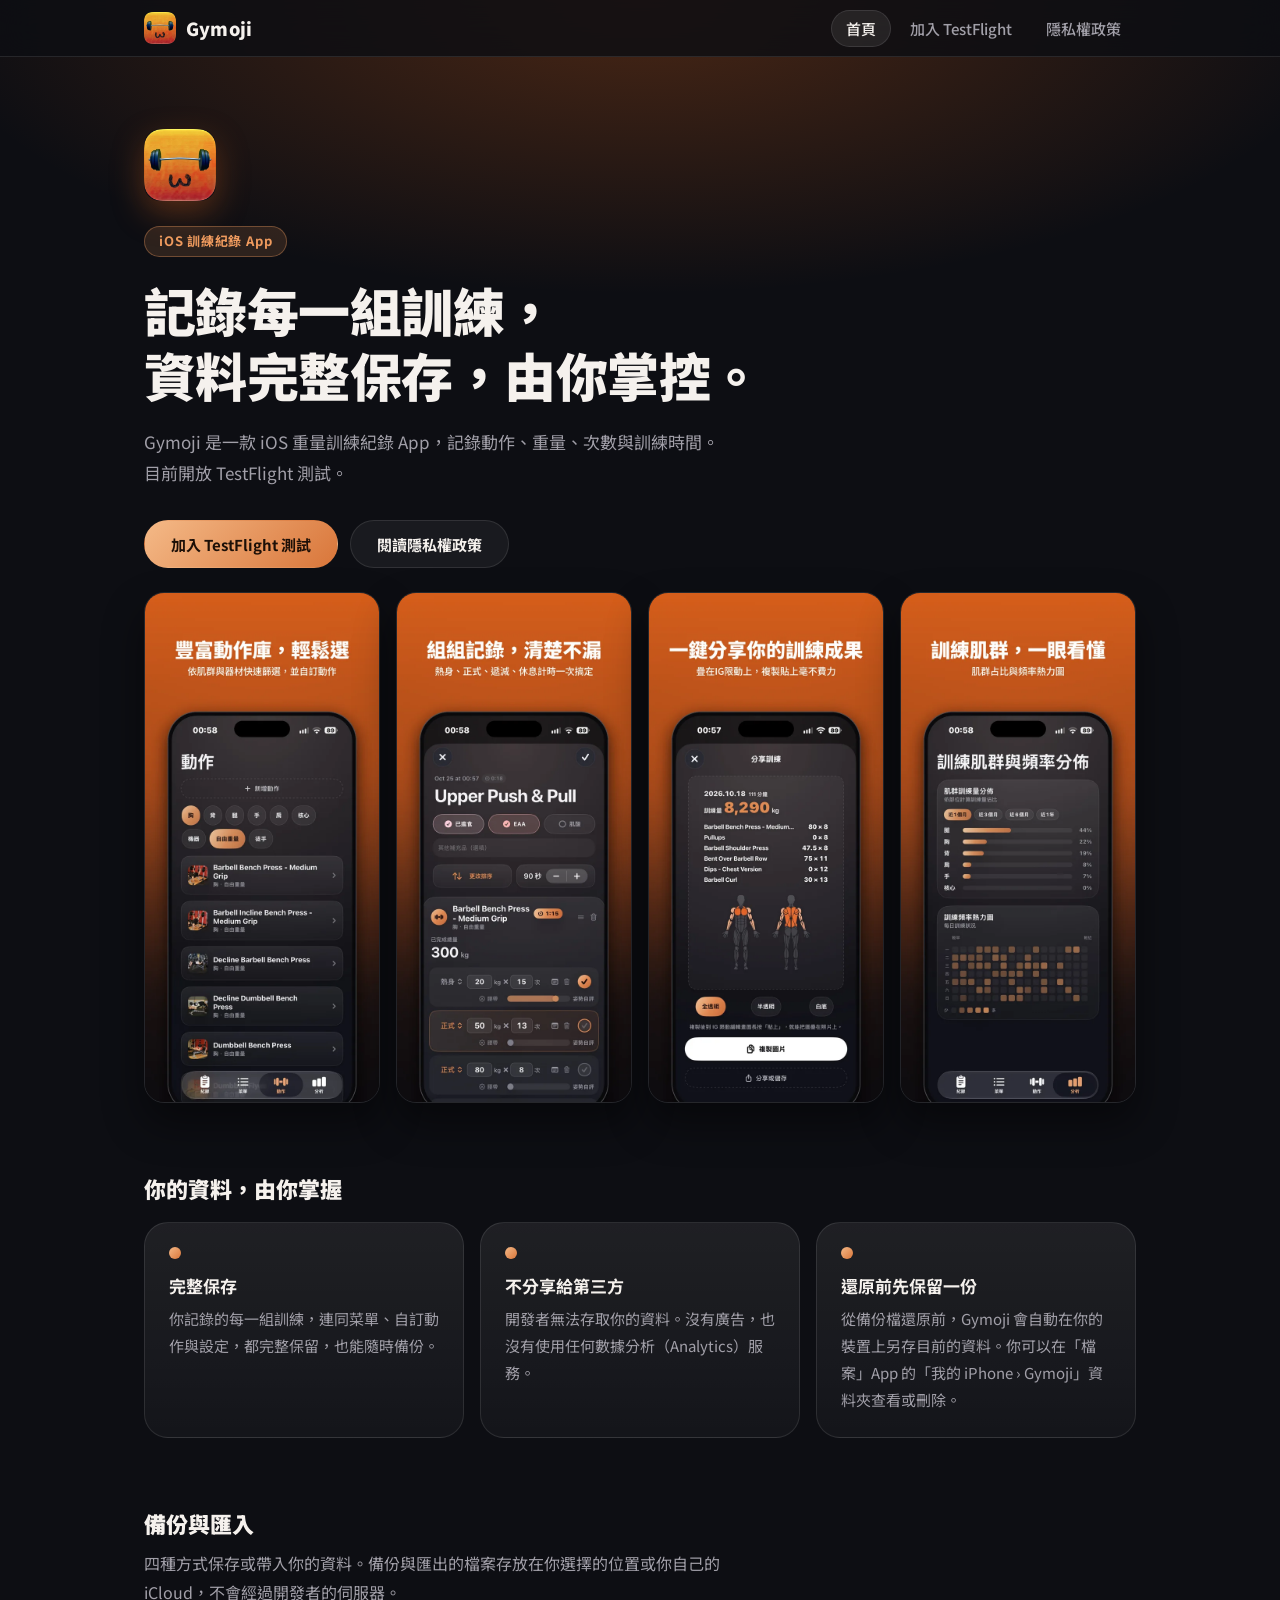
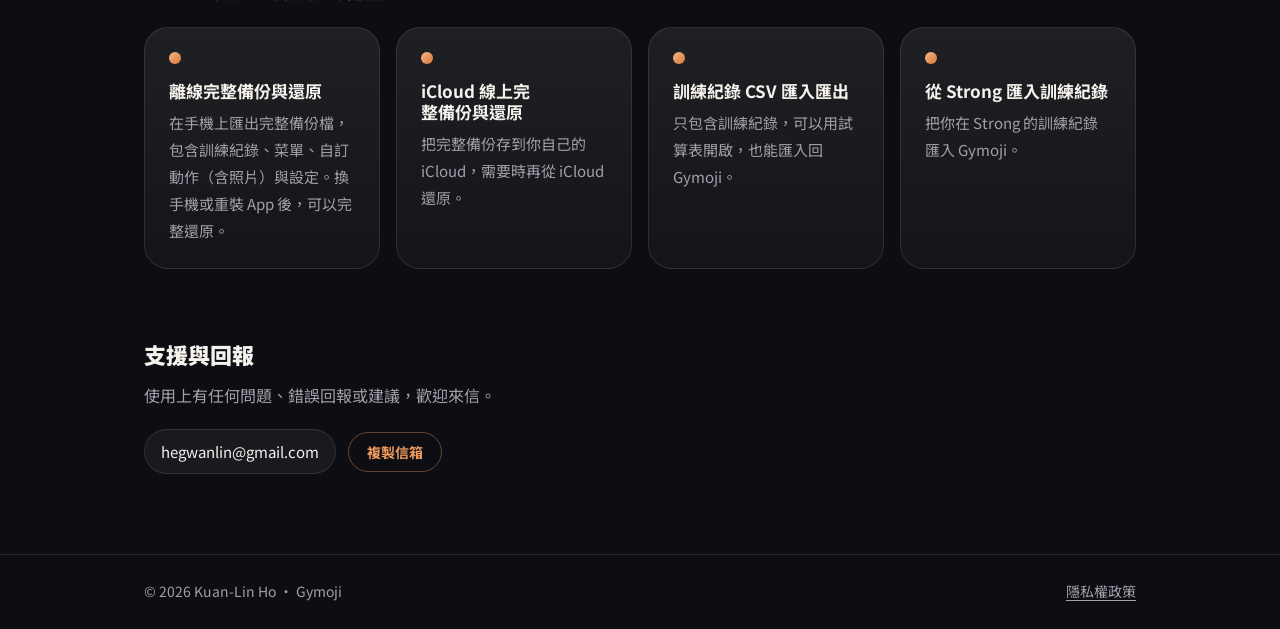
==== index.html @ 33547eda "Add social preview image, rename site title to "Gymoji" LINE showed the small icon letterboxed with " ====
<!doctype html>
<html lang="zh-Hant">
<head>
<meta charset="utf-8">
<meta name="viewport" content="width=device-width, initial-scale=1, viewport-fit=cover">
<title>Gymoji</title>
<meta name="description" content="Gymoji 是一款 iOS 重量訓練紀錄 App。訓練資料完整保存、由你掌控，並可備份、匯出與匯入。">
<meta property="og:type" content="website">
<meta property="og:site_name" content="Gymoji">
<meta property="og:title" content="Gymoji">
<meta property="og:description" content="Gymoji 是一款 iOS 重量訓練紀錄 App。訓練資料完整保存、由你掌控，並可備份、匯出與匯入。">
<meta property="og:url" content="https://hegwanlin.github.io/gymoji/">
<meta property="og:image" content="https://hegwanlin.github.io/gymoji/assets/og-image.png">
<meta property="og:image:width" content="1200">
<meta property="og:image:height" content="630">
<meta name="twitter:card" content="summary_large_image">
<meta name="theme-color" content="#0D0E13">
<link rel="icon" type="image/png" href="assets/favicon.png">
<link rel="apple-touch-icon" href="assets/apple-touch-icon.png">
<link rel="preconnect" href="https://fonts.googleapis.com">
<link rel="preconnect" href="https://fonts.gstatic.com" crossorigin>
<link rel="stylesheet" href="https://fonts.googleapis.com/css2?family=Noto+Sans+TC:wght@400;500;700;900&display=swap">
<link rel="stylesheet" href="assets/style.css">
</head>
<body>

<header class="site-header">
  <div class="inner">
    <a class="brand" href="./" aria-label="Gymoji 首頁">
      <img src="assets/logo.webp" alt="" width="32" height="32">
      Gymoji
    </a>
    <nav class="nav" aria-label="主要選單">
      <a href="./" aria-current="page">首頁</a>
      <a href="testflight/">加入 TestFlight</a>
      <a href="privacy/">隱私權政策</a>
    </nav>
  </div>
</header>

<main>
  <div class="inner">
      <div class="hero">
        <img class="hero-icon" src="assets/logo.webp" alt="Gymoji App 圖示" width="72" height="72">
        <p class="pill">iOS 訓練紀錄 App</p>
        <h1><span class="nb">記錄每一組訓練，</span><span class="nb">資料完整保存，</span><span class="nb">由你掌控。</span></h1>
        <p class="lead">Gymoji 是一款 iOS 重量訓練紀錄 App，記錄動作、重量、次數與訓練時間。目前開放 TestFlight 測試。</p>
        <div class="actions">
          <a class="btn btn-primary" href="testflight/">加入 TestFlight 測試</a>
          <a class="btn btn-secondary" href="privacy/">閱讀隱私權政策</a>
        </div>
      </div>

      <ul class="shots" aria-label="Gymoji App 畫面">
        <li><img src="assets/shot1.webp" alt="豐富動作庫，輕鬆選：依肌群與器材快速篩選，並自訂動作" width="420" height="913"></li>
        <li><img src="assets/shot2.webp" alt="組組記錄，清楚不漏：熱身、正式、遞減、休息計時一次搞定" width="420" height="913"></li>
        <li><img src="assets/shot3.webp" alt="一鍵分享你的訓練成果：疊在 IG 限動上，複製貼上毫不費力" width="420" height="913"></li>
        <li><img src="assets/shot4.webp" alt="訓練肌群，一眼看懂：肌群占比與頻率熱力圖" width="420" height="913"></li>
      </ul>
      <div class="dots" id="dots" aria-hidden="true"><span aria-current="true"></span><span></span><span></span><span></span></div>

      <section class="section" aria-labelledby="h-data">
        <h2 id="h-data">你的資料，由你掌握</h2>
        <ul class="cards">
          <li class="card">
            <span class="dot" aria-hidden="true"></span>
            <h3>完整保存</h3>
            <p>你記錄的每一組訓練，連同菜單、自訂動作與設定，都完整保留，也能隨時備份。</p>
          </li>
          <li class="card">
            <span class="dot" aria-hidden="true"></span>
            <h3>不分享給第三方</h3>
            <p>開發者無法存取你的資料。沒有廣告，也沒有使用任何數據分析（Analytics）服務。</p>
          </li>
          <li class="card">
            <span class="dot" aria-hidden="true"></span>
            <h3>還原前先保留一份</h3>
            <p>從備份檔還原前，Gymoji 會自動在你的裝置上另存目前的資料。你可以在「檔案」App 的「我的 iPhone › Gymoji」資料夾查看或刪除。</p>
          </li>
        </ul>
      </section>

      <section class="section" aria-labelledby="h-backup">
        <h2 id="h-backup">備份與匯入</h2>
        <p class="muted" style="margin:0.75rem 0 0;max-width:40rem">四種方式保存或帶入你的資料。備份與匯出的檔案存放在你選擇的位置或你自己的 iCloud，不會經過開發者的伺服器。</p>
        <ul class="cards cards-4">
          <li class="card">
            <span class="dot" aria-hidden="true"></span>
            <h3>離線完整備份與還原</h3>
            <p>在手機上匯出完整備份檔，包含訓練紀錄、菜單、自訂動作（含照片）與設定。換手機或重裝 App 後，可以完整還原。</p>
          </li>
          <li class="card">
            <span class="dot" aria-hidden="true"></span>
            <h3>iCloud 線上完整備份與還原</h3>
            <p>把完整備份存到你自己的 iCloud，需要時再從 iCloud 還原。</p>
          </li>
          <li class="card">
            <span class="dot" aria-hidden="true"></span>
            <h3>訓練紀錄 CSV 匯入匯出</h3>
            <p>只包含訓練紀錄，可以用試算表開啟，也能匯入回 Gymoji。</p>
          </li>
          <li class="card">
            <span class="dot" aria-hidden="true"></span>
            <h3>從 Strong 匯入訓練紀錄</h3>
            <p>把你在 Strong 的訓練紀錄匯入 Gymoji。</p>
          </li>
        </ul>
      </section>

      <section class="section" aria-labelledby="h-support">
        <h2 id="h-support">支援與回報</h2>
        <p class="muted" style="margin:0.75rem 0 0">使用上有任何問題、錯誤回報或建議，歡迎來信。</p>
        <div class="contact">
          <span class="email" id="email-home">hegwanlin@gmail.com</span>
          <button class="copy" type="button" data-copy="email-home">複製信箱</button>
        </div>
      </section>
    
  </div>
</main>

<footer class="site-footer">
  <div class="inner">
    <span>© 2026 Kuan-Lin Ho · Gymoji</span>
    <a href="privacy/">隱私權政策</a>
  </div>
</footer>

<script src="assets/app.js" defer></script>
</body>
</html>
---- assets/style.css ----
/* Layout: dark glass surfaces over a warm orange glow at the top, matching the app. Heavy rounded headings, orange gradient pills for every action. */
:root {
  --bg: #0D0E13;
  --glow: rgba(214, 96, 26, 0.30);
  --ink: #F5F1ED;
  --muted: #A19FA8;
  --glass: rgba(255, 255, 255, 0.05);
  --glass-strong: rgba(255, 255, 255, 0.08);
  --line: rgba(255, 255, 255, 0.10);
  --accent: #EE9A5E;
  --accent-grad: linear-gradient(135deg, #F4B987 0%, #D9763A 100%);
  --accent-ink: #1C0F07;
  --accent-soft: rgba(238, 154, 94, 0.14);

  --font: "Noto Sans TC", system-ui, -apple-system, "PingFang TC", "Microsoft JhengHei", sans-serif;
  color-scheme: dark;
}

* { box-sizing: border-box; }
html { -webkit-text-size-adjust: 100%; }
html { background: var(--bg); }
body {
  margin: 0;
  background:
    radial-gradient(ellipse 80% 420px at 50% 0%, var(--glow), transparent 70%),
    var(--bg);
  background-repeat: no-repeat;
  color: var(--ink);
  font-family: var(--font);
  font-size: 1rem;
  line-height: 1.8;
  min-height: 100%;
}
body::before {
  content: "";
  position: fixed;
  inset: 0 0 auto;
  height: env(safe-area-inset-top, 0px);
  background: var(--bg);
  z-index: 30;
}

a { color: var(--accent); text-underline-offset: 3px; }
a:focus-visible, button:focus-visible {
  outline: 2px solid var(--accent);
  outline-offset: 3px;
  border-radius: 999px;
}

.inner {
  width: 100%;
  max-width: 64rem;
  margin: 0 auto;
  padding-left: max(16px, env(safe-area-inset-left, 0px));
  padding-right: max(16px, env(safe-area-inset-right, 0px));
}

/* Header */
.site-header {
  position: sticky;
  top: env(safe-area-inset-top, 0px);
  z-index: 20;
  background: rgba(13, 14, 19, 0.82);
  -webkit-backdrop-filter: blur(14px);
  backdrop-filter: blur(14px);
  border-bottom: 1px solid var(--line);
}
.site-header .inner {
  display: flex;
  flex-wrap: wrap;
  align-items: center;
  justify-content: space-between;
  gap: 0.25rem 1.5rem;
  padding-block: 0.5rem;
}
.brand {
  display: inline-flex;
  align-items: center;
  gap: 0.625rem;
  font-weight: 900;
  font-size: 1.125rem;
  letter-spacing: 0.01em;
  color: var(--ink);
  text-decoration: none;
  padding-block: 0.25rem;
}
.brand img { display: block; width: 2rem; height: 2rem; border-radius: 22%; }
.nav { display: flex; flex-wrap: wrap; gap: 0.25rem; }
.nav a {
  padding: 0.4375rem 0.875rem;
  font-size: 0.9375rem;
  font-weight: 500;
  line-height: 1.4;
  color: var(--muted);
  text-decoration: none;
  border-radius: 999px;
  border: 1px solid transparent;
}
.nav a:hover { color: var(--ink); }
.nav a[aria-current="page"] {
  color: var(--ink);
  background: var(--glass-strong);
  border-color: var(--line);
}

/* Pages */
main .inner { padding-block: clamp(2rem, 6vw, 4.5rem) clamp(3rem, 8vw, 5rem); }
.page { display: block; }
.pill {
  display: inline-block;
  margin: 0 0 1.25rem;
  padding: 0.25rem 0.875rem;
  background: var(--accent-soft);
  border: 1px solid rgba(238, 154, 94, 0.35);
  border-radius: 999px;
  color: var(--accent);
  font-size: 0.8125rem;
  font-weight: 700;
  letter-spacing: 0.06em;
  line-height: 1.6;
}
h1, h2, h3 { margin: 0; line-height: 1.25; text-wrap: balance; }
h1 { font-size: clamp(2rem, 6vw, 3.25rem); font-weight: 900; letter-spacing: -0.01em; }
h2 { font-size: 1.375rem; font-weight: 900; }
h3 { font-size: 1.0625rem; font-weight: 700; }
.lead { max-width: 36rem; margin: 1.25rem 0 0; font-size: 1.0625rem; color: var(--muted); }
.muted { color: var(--muted); }

.actions { display: flex; flex-wrap: wrap; gap: 0.75rem; margin-top: 2rem; }
.btn {
  display: inline-flex;
  align-items: center;
  justify-content: center;
  min-height: 3rem;
  padding: 0.5rem 1.625rem;
  border-radius: 999px;
  border: 1px solid transparent;
  font-family: var(--font);
  font-size: 0.9375rem;
  font-weight: 700;
  line-height: 1.4;
  text-decoration: none;
  cursor: pointer;
}
.btn-primary { background: var(--accent-grad); color: var(--accent-ink); }
.btn-primary:hover { filter: brightness(1.08); }
.btn-secondary { background: var(--glass); color: var(--ink); border-color: var(--line); }
.btn-secondary:hover { background: var(--glass-strong); }

/* Hero with phones */
.hero { max-width: 44rem; }
.hero-icon { display: block; width: 4.5rem; height: 4.5rem; border-radius: 22%; margin-bottom: 1.5rem; box-shadow: 0 12px 32px rgba(214, 96, 26, 0.35); }
.shots {
  display: grid;
  grid-template-columns: repeat(auto-fit, minmax(9.5rem, 1fr));
  gap: 1rem;
  margin: 1.5rem 0 0;
  padding: 0;
  list-style: none;
}
.shots li { min-width: 0; }
.shots img {
  display: block;
  width: 100%;
  height: auto;
  border: 1px solid var(--line);
  border-radius: 1.25rem;
  box-shadow: 0 20px 40px rgba(0, 0, 0, 0.45);
}

/* Sections */
.section { margin-top: clamp(2.5rem, 7vw, 4.5rem); }
.cards {
  display: grid;
  grid-template-columns: repeat(auto-fit, minmax(15rem, 1fr));
  gap: 1rem;
  margin: 1.25rem 0 0;
  padding: 0;
  list-style: none;
}
.card {
  min-width: 0;
  padding: 1.5rem;
  background: linear-gradient(180deg, rgba(255, 255, 255, 0.075), rgba(255, 255, 255, 0.03));
  border: 1px solid var(--line);
  border-radius: 1.5rem;
}
.card p { margin: 0.5rem 0 0; font-size: 0.9375rem; color: var(--muted); }
.card .tag {
  display: inline-block;
  margin-top: 1rem;
  padding: 0.125rem 0.75rem;
  background: var(--accent-soft);
  border: 1px solid rgba(238, 154, 94, 0.35);
  border-radius: 999px;
  color: var(--accent);
  font-size: 0.8125rem;
  font-weight: 700;
  line-height: 1.7;
}
.card .dot {
  display: block;
  width: 0.75rem;
  height: 0.75rem;
  margin-bottom: 1rem;
  border-radius: 50%;
  background: var(--accent-grad);
}

.contact {
  display: flex;
  flex-wrap: wrap;
  align-items: center;
  gap: 0.75rem;
  margin-top: 1.25rem;
}
.email {
  padding: 0.5rem 1rem;
  background: var(--glass);
  border: 1px solid var(--line);
  border-radius: 999px;
  font-size: 0.9375rem;
  overflow-wrap: anywhere;
  user-select: all;
}
.inline-email { display: inline-block; padding: 0.0625rem 0.75rem; margin-inline: 0.125rem; line-height: 1.7; }
.copy {
  min-height: 2.5rem;
  padding: 0.375rem 1.125rem;
  background: transparent;
  color: var(--accent);
  border: 1px solid rgba(238, 154, 94, 0.4);
  border-radius: 999px;
  font-family: var(--font);
  font-size: 0.875rem;
  font-weight: 700;
  cursor: pointer;
}
.copy:hover { background: var(--accent-soft); }

/* TestFlight steps */
.steps { list-style: none; margin: 1.5rem 0 0; padding: 0; max-width: 40rem; counter-reset: step; }
.steps li { position: relative; padding: 0 0 1.75rem 3.5rem; counter-increment: step; }
.steps li::before {
  content: counter(step);
  position: absolute;
  left: 0;
  top: 0;
  width: 2.5rem;
  height: 2.5rem;
  display: grid;
  place-items: center;
  border-radius: 50%;
  background: var(--accent-grad);
  color: var(--accent-ink);
  font-weight: 900;
  font-size: 1rem;
  line-height: 1;
}
.steps li:not(:last-child)::after {
  content: "";
  position: absolute;
  left: 1.25rem;
  top: 2.875rem;
  bottom: 0.375rem;
  width: 1px;
  background: var(--line);
}
.steps h3 { padding-top: 0.375rem; }
.steps p { margin: 0.25rem 0 0; font-size: 0.9375rem; color: var(--muted); }

.note {
  max-width: 40rem;
  margin-top: 1rem;
  padding: 1.25rem 1.5rem;
  background: linear-gradient(180deg, rgba(255, 255, 255, 0.075), rgba(255, 255, 255, 0.03));
  border: 1px solid var(--line);
  border-radius: 1.5rem;
  font-size: 0.9375rem;
}
.note p { margin: 0; }

/* Policy */
.updated { margin: 1rem 0 0; font-size: 0.875rem; color: var(--muted); }
.policy { max-width: 42rem; margin-top: 2rem; display: grid; gap: 1rem; }
.policy .intro { margin: 0 0 0.5rem; color: var(--muted); }
.policy section {
  padding: 1.5rem;
  background: linear-gradient(180deg, rgba(255, 255, 255, 0.075), rgba(255, 255, 255, 0.03));
  border: 1px solid var(--line);
  border-radius: 1.5rem;
}
.policy p { margin: 0.5rem 0 0; }

.lang { display: flex; flex-wrap: wrap; gap: 0.5rem; margin-top: 1.25rem; }
.lang a {
  padding: 0.3125rem 1rem;
  border: 1px solid var(--line);
  border-radius: 999px;
  color: var(--muted);
  font-size: 0.875rem;
  font-weight: 500;
  line-height: 1.6;
  text-decoration: none;
}
.lang a:hover { color: var(--ink); }
.lang a[aria-current="true"] { background: var(--glass-strong); color: var(--ink); }

/* Footer */
.site-footer { border-top: 1px solid var(--line); }
.site-footer .inner {
  display: flex;
  flex-wrap: wrap;
  justify-content: space-between;
  gap: 0.5rem 2rem;
  padding-block: 1.5rem;
  font-size: 0.875rem;
  color: var(--muted);
}
.site-footer a { color: var(--muted); }
.site-footer a:hover { color: var(--accent); }

.dots { display: none; }

/* Phones: swipe through the screenshots one at a time, like the App Store */
@media (max-width: 760px) {
  .shots {
    display: flex;
    gap: 0.75rem;
    margin-inline: calc(-1 * max(16px, env(safe-area-inset-left, 0px))) calc(-1 * max(16px, env(safe-area-inset-right, 0px)));
    padding: 0.25rem max(16px, env(safe-area-inset-right, 0px)) 1rem max(16px, env(safe-area-inset-left, 0px));
    scroll-padding-inline: max(16px, env(safe-area-inset-left, 0px));
    overflow-x: auto;
    overscroll-behavior-x: contain;
    scroll-snap-type: x mandatory;
    -webkit-overflow-scrolling: touch;
    scrollbar-width: none;
  }
  .shots::-webkit-scrollbar { display: none; }
  .shots li { flex: 0 0 min(66%, 17rem); scroll-snap-align: start; scroll-snap-stop: always; }
  .shots img { border-radius: 1.25rem; }
  .dots { display: flex; justify-content: center; gap: 0.5rem; margin-top: 0.25rem; }
  .dots span {
    width: 0.5rem;
    height: 0.5rem;
    border-radius: 50%;
    background: var(--line);
    transition: background 0.2s, width 0.2s;
  }
  .dots span[aria-current="true"] { width: 1.25rem; border-radius: 999px; background: var(--accent); }
}
@media (max-width: 480px) {
  .btn, .copy { width: 100%; }
}
@media (prefers-reduced-motion: reduce) {
  .dots span { transition: none; }
}
.nb { display: inline-block; }

/* Four-card row: 1 column on phones, 2 on tablets, 4 on desktop */
.cards-4 { grid-template-columns: minmax(0, 1fr); }
@media (min-width: 36rem) { .cards-4 { grid-template-columns: repeat(2, minmax(0, 1fr)); } }
@media (min-width: 62rem) { .cards-4 { grid-template-columns: repeat(4, minmax(0, 1fr)); } }

.plist { margin: 0.75rem 0 0; padding-left: 1.25rem; display: grid; gap: 0.625rem; }
.plist li::marker { color: var(--accent); }
.plist strong { font-weight: 700; }
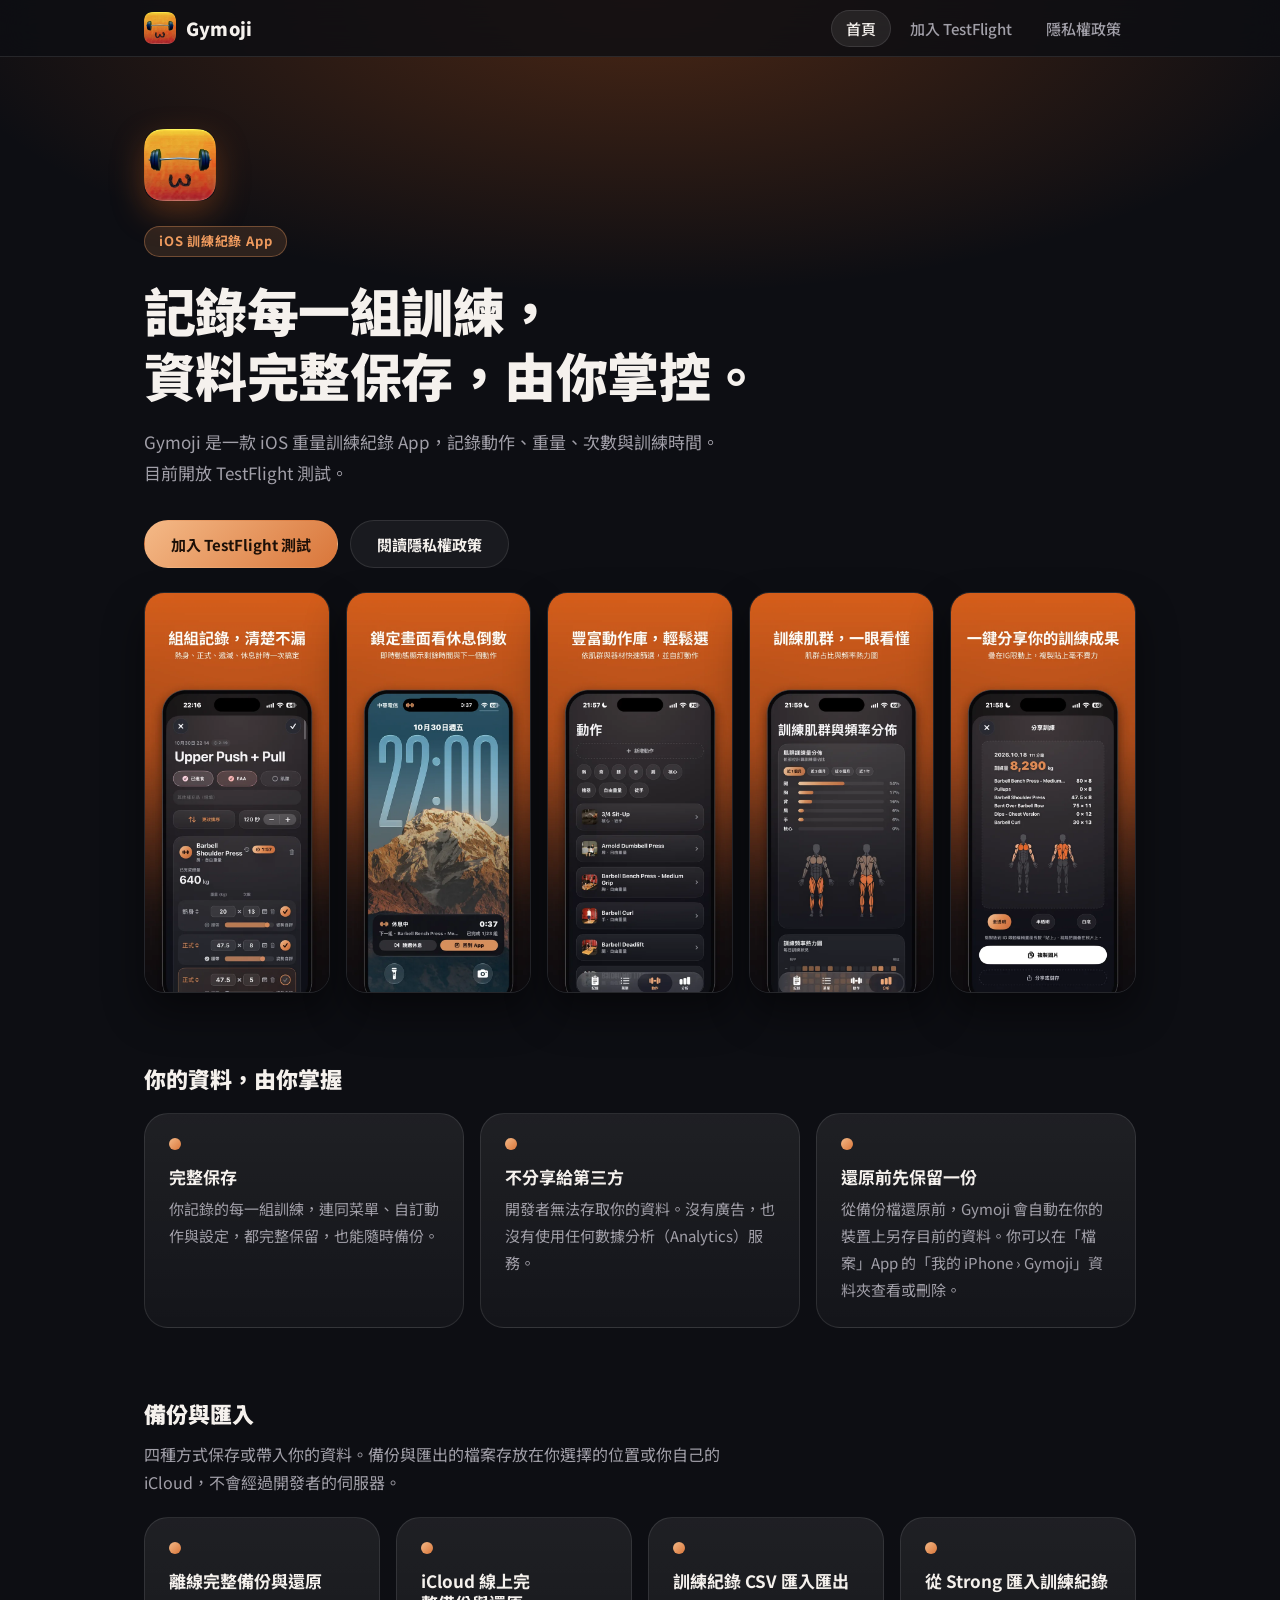
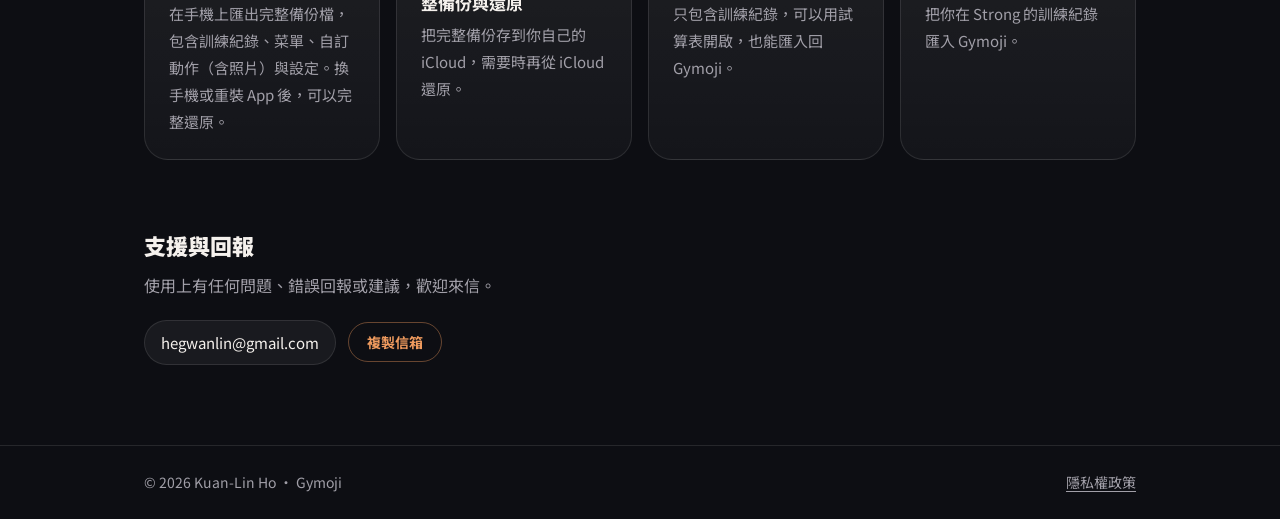
==== commit 4314546f: "Update homepage screenshots to the new 5-image set Co-Authored-By: Claude Opus 5.5 <noreply@anthropi" ====
--- a/index.html
+++ b/index.html
@@ -52,12 +52,13 @@
       </div>
 
       <ul class="shots" aria-label="Gymoji App 畫面">
-        <li><img src="assets/shot1.webp" alt="豐富動作庫，輕鬆選：依肌群與器材快速篩選，並自訂動作" width="420" height="913"></li>
-        <li><img src="assets/shot2.webp" alt="組組記錄，清楚不漏：熱身、正式、遞減、休息計時一次搞定" width="420" height="913"></li>
-        <li><img src="assets/shot3.webp" alt="一鍵分享你的訓練成果：疊在 IG 限動上，複製貼上毫不費力" width="420" height="913"></li>
-        <li><img src="assets/shot4.webp" alt="訓練肌群，一眼看懂：肌群占比與頻率熱力圖" width="420" height="913"></li>
+        <li><img src="assets/shot1.webp" alt="組組記錄，清楚不漏：熱身、正式、遞減、休息計時一次搞定" width="420" height="913"></li>
+        <li><img src="assets/shot2.webp" alt="鎖定畫面看休息倒數：即時動態顯示剩餘時間與下一個動作" width="420" height="913" loading="lazy"></li>
+        <li><img src="assets/shot3.webp" alt="豐富動作庫，輕鬆選：依肌群與器材快速篩選，並自訂動作" width="420" height="913" loading="lazy"></li>
+        <li><img src="assets/shot4.webp" alt="訓練肌群，一眼看懂：肌群占比與頻率熱力圖" width="420" height="913" loading="lazy"></li>
+        <li><img src="assets/shot5.webp" alt="一鍵分享你的訓練成果：疊在 IG 限動上，複製貼上毫不費力" width="420" height="913" loading="lazy"></li>
       </ul>
-      <div class="dots" id="dots" aria-hidden="true"><span aria-current="true"></span><span></span><span></span><span></span></div>
+      <div class="dots" id="dots" aria-hidden="true"><span aria-current="true"></span><span></span><span></span><span></span><span></span></div>
 
       <section class="section" aria-labelledby="h-data">
         <h2 id="h-data">你的資料，由你掌握</h2>
--- a/assets/style.css
+++ b/assets/style.css
@@ -152,7 +152,7 @@
 .hero-icon { display: block; width: 4.5rem; height: 4.5rem; border-radius: 22%; margin-bottom: 1.5rem; box-shadow: 0 12px 32px rgba(214, 96, 26, 0.35); }
 .shots {
   display: grid;
-  grid-template-columns: repeat(auto-fit, minmax(9.5rem, 1fr));
+  grid-template-columns: repeat(5, minmax(0, 1fr));
   gap: 1rem;
   margin: 1.5rem 0 0;
   padding: 0;
@@ -365,3 +365,41 @@
 .plist { margin: 0.75rem 0 0; padding-left: 1.25rem; display: grid; gap: 0.625rem; }
 .plist li::marker { color: var(--accent); }
 .plist strong { font-weight: 700; }
+
+[hidden] { display: none !important; }
+
+/* TestFlight application form */
+.apply {
+  max-width: 34rem;
+  margin-top: 2rem;
+  padding: 1.5rem;
+  background: linear-gradient(180deg, rgba(255, 255, 255, 0.075), rgba(255, 255, 255, 0.03));
+  border: 1px solid var(--line);
+  border-radius: 1.5rem;
+}
+.apply h2 { margin-bottom: 1rem; }
+.apply-done p { margin: 0.5rem 0 0; color: var(--muted); }
+.apply-done:focus { outline: none; }
+.field { display: grid; gap: 0.375rem; margin-bottom: 1.25rem; }
+.field label { font-size: 0.9375rem; font-weight: 700; }
+.field .req, .field .opt { margin-left: 0.375rem; font-size: 0.8125rem; font-weight: 500; color: var(--muted); }
+.field .req { color: var(--accent); }
+.field input {
+  width: 100%;
+  min-height: 3rem;
+  padding: 0.5rem 1rem;
+  background: rgba(255, 255, 255, 0.05);
+  border: 1px solid var(--line);
+  border-radius: 0.875rem;
+  color: var(--ink);
+  font-family: var(--font);
+  font-size: 1rem;
+}
+.field input::placeholder { color: var(--muted); opacity: 0.7; }
+.field input:focus-visible { outline: 2px solid var(--accent); outline-offset: 2px; border-color: transparent; }
+.hint { margin: 0; font-size: 0.875rem; line-height: 1.6; color: var(--muted); }
+.apply .btn { width: 100%; margin-bottom: 0.875rem; }
+.apply .btn:disabled { opacity: 0.6; cursor: default; }
+.status { margin: 0.5rem 0 0; min-height: 1.5rem; font-size: 0.9375rem; }
+.status[data-error="true"] { color: #FF8A7A; }
+.hp { position: absolute; left: -9999px; width: 1px; height: 1px; overflow: hidden; }
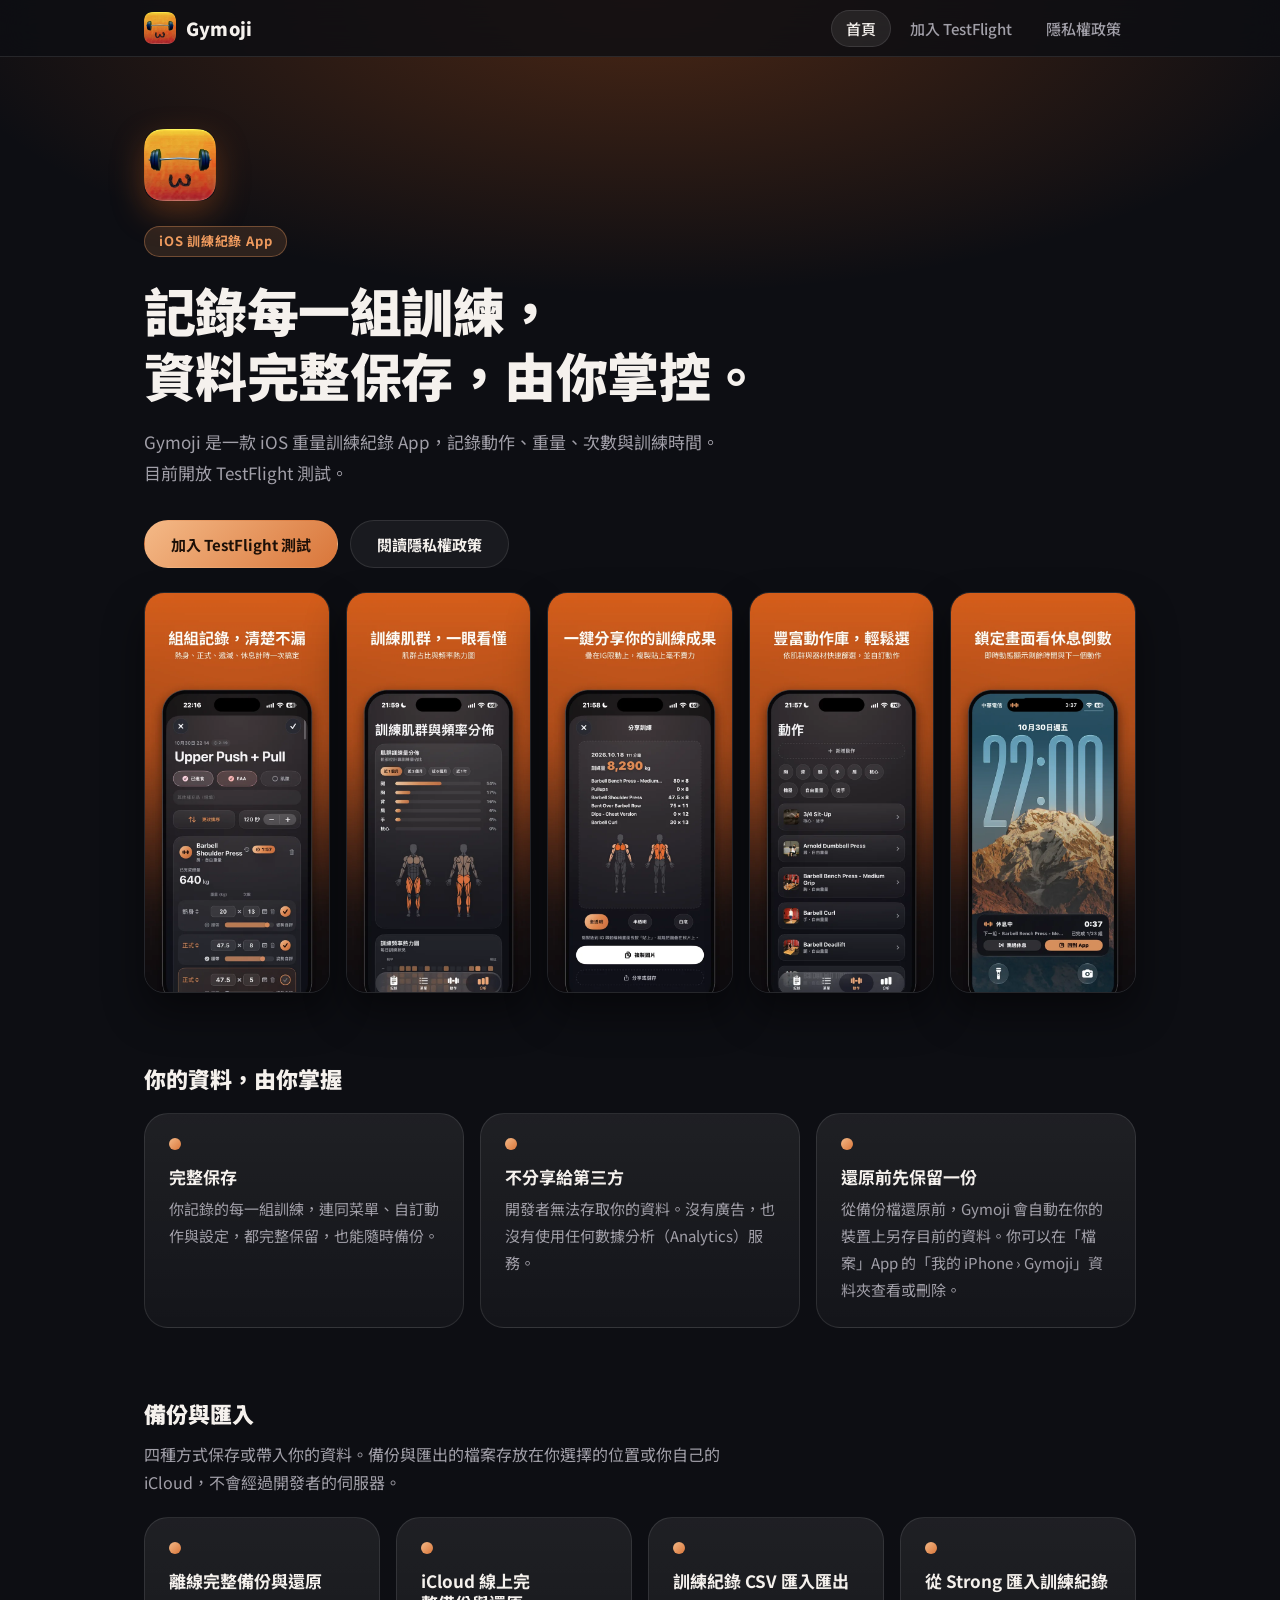
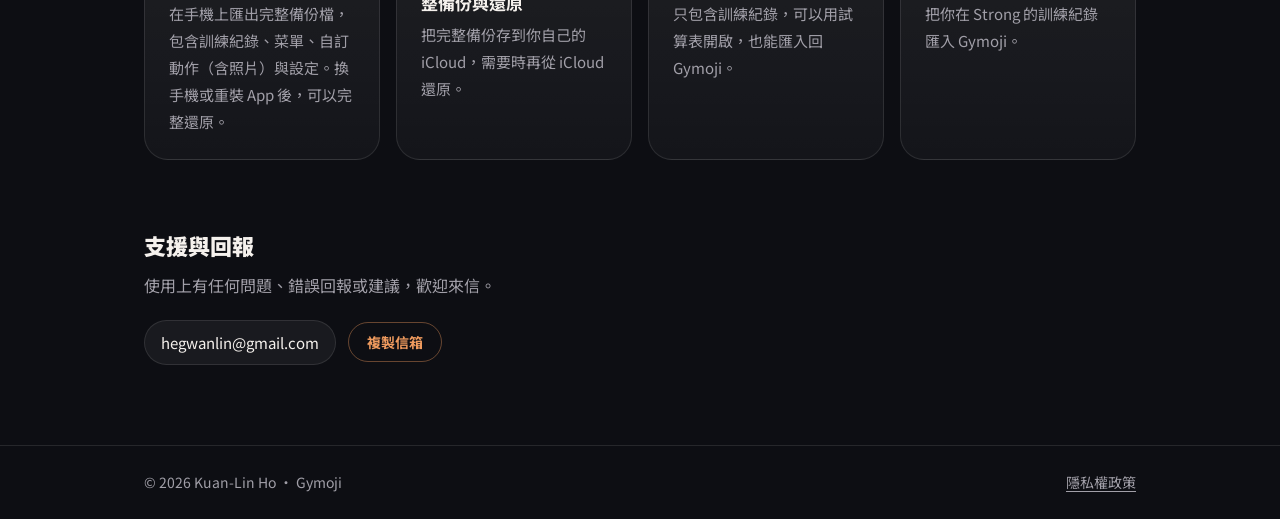
==== commit b0f065ad: "Reorder homepage screenshots Co-Authored-By: Claude Opus 5.5 <noreply@anthropic.com> Claude-Session:" ====
--- a/index.html
+++ b/index.html
@@ -53,10 +53,10 @@
 
       <ul class="shots" aria-label="Gymoji App 畫面">
         <li><img src="assets/shot1.webp" alt="組組記錄，清楚不漏：熱身、正式、遞減、休息計時一次搞定" width="420" height="913"></li>
-        <li><img src="assets/shot2.webp" alt="鎖定畫面看休息倒數：即時動態顯示剩餘時間與下一個動作" width="420" height="913" loading="lazy"></li>
-        <li><img src="assets/shot3.webp" alt="豐富動作庫，輕鬆選：依肌群與器材快速篩選，並自訂動作" width="420" height="913" loading="lazy"></li>
         <li><img src="assets/shot4.webp" alt="訓練肌群，一眼看懂：肌群占比與頻率熱力圖" width="420" height="913" loading="lazy"></li>
         <li><img src="assets/shot5.webp" alt="一鍵分享你的訓練成果：疊在 IG 限動上，複製貼上毫不費力" width="420" height="913" loading="lazy"></li>
+        <li><img src="assets/shot3.webp" alt="豐富動作庫，輕鬆選：依肌群與器材快速篩選，並自訂動作" width="420" height="913" loading="lazy"></li>
+        <li><img src="assets/shot2.webp" alt="鎖定畫面看休息倒數：即時動態顯示剩餘時間與下一個動作" width="420" height="913" loading="lazy"></li>
       </ul>
       <div class="dots" id="dots" aria-hidden="true"><span aria-current="true"></span><span></span><span></span><span></span><span></span></div>
 
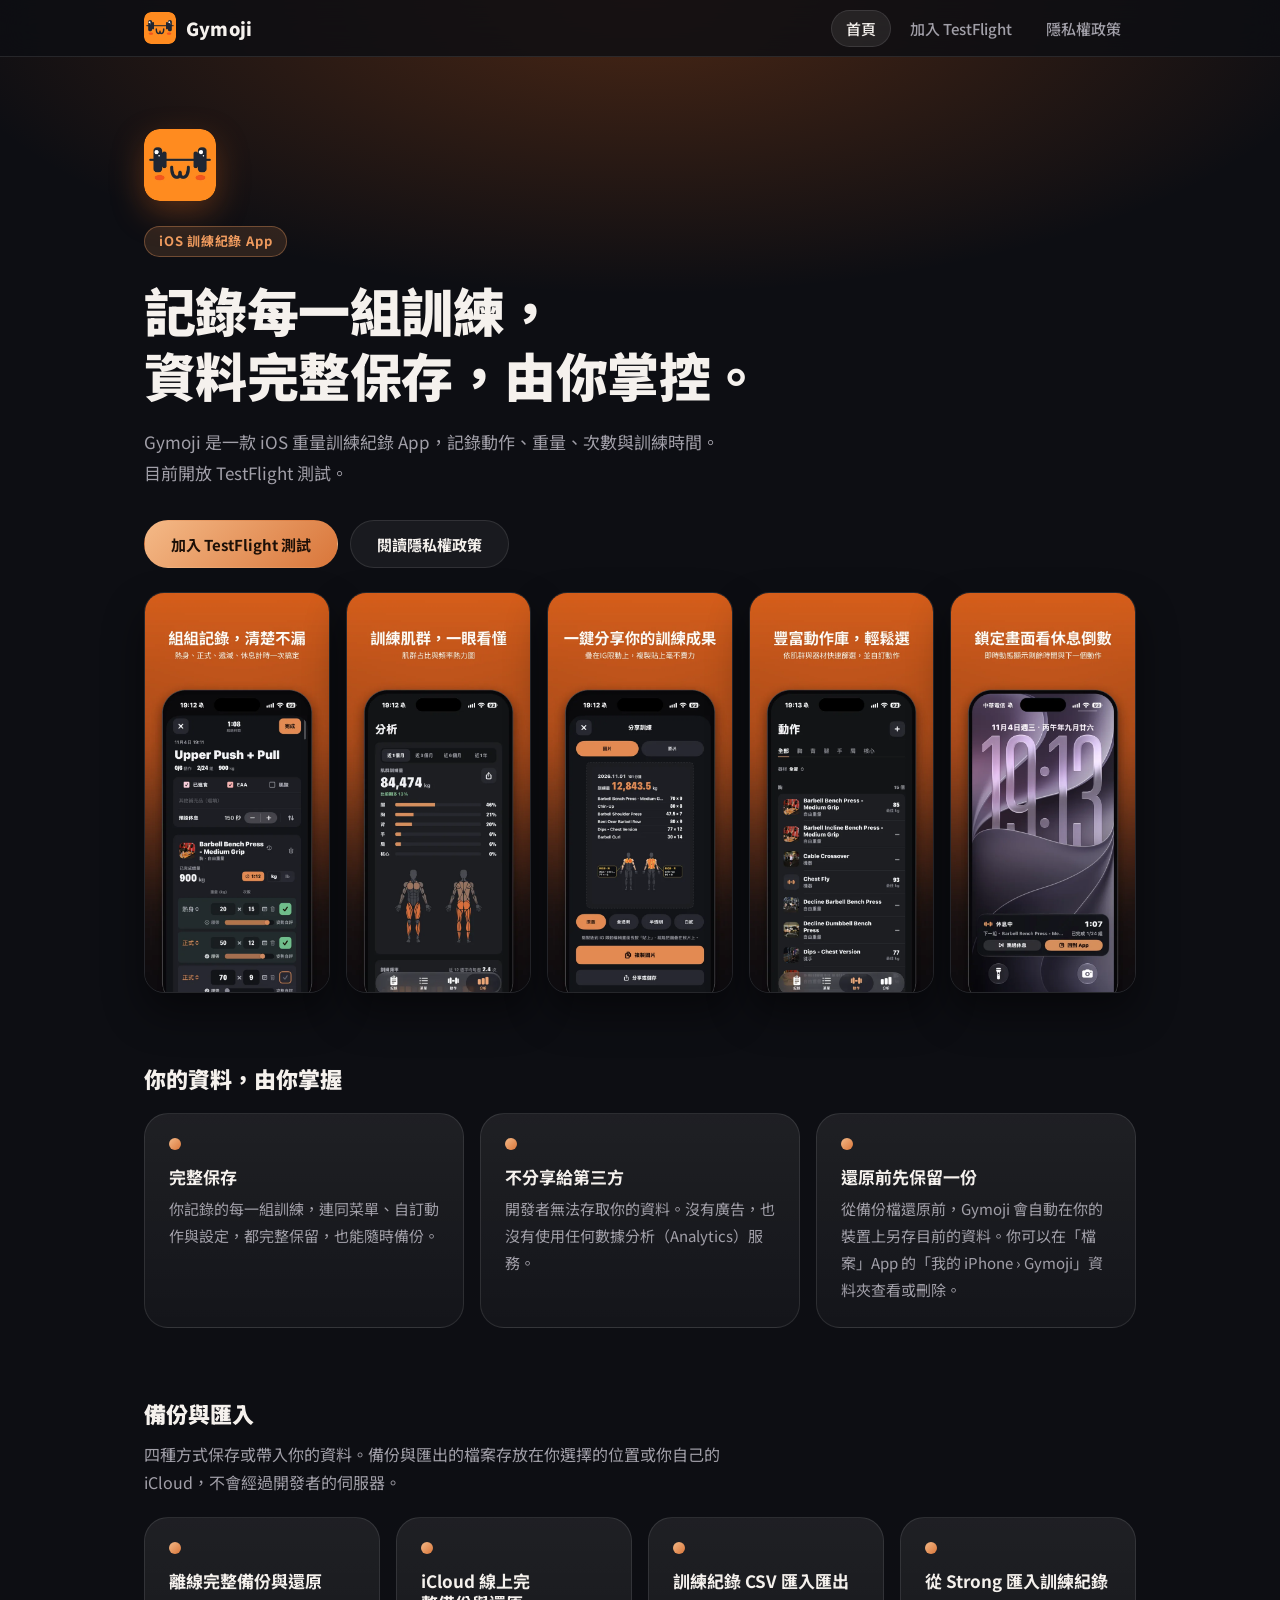
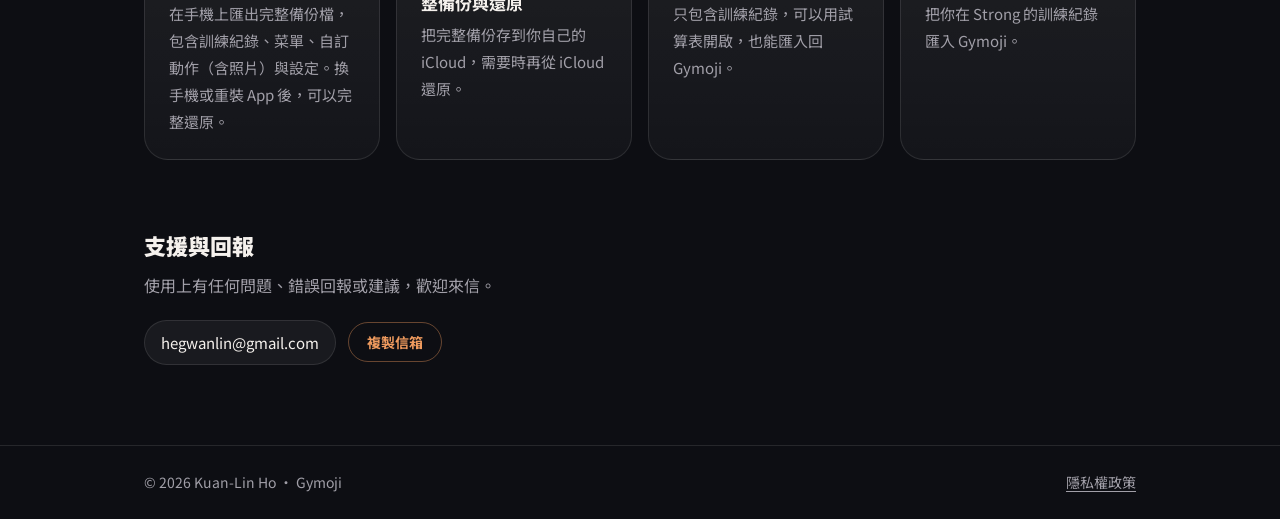
==== commit a01ee47d: "Update site logo, favicon, touch icon and OG image to the new Gymoji icon Co-Authored-By: Claude Opu" ====
--- a/index.html
+++ b/index.html
@@ -10,13 +10,13 @@
 <meta property="og:title" content="Gymoji">
 <meta property="og:description" content="Gymoji 是一款 iOS 重量訓練紀錄 App。訓練資料完整保存、由你掌控，並可備份、匯出與匯入。">
 <meta property="og:url" content="https://hegwanlin.github.io/gymoji/">
-<meta property="og:image" content="https://hegwanlin.github.io/gymoji/assets/og-image.png">
+<meta property="og:image" content="https://hegwanlin.github.io/gymoji/assets/og-image.png?v=2">
 <meta property="og:image:width" content="1200">
 <meta property="og:image:height" content="630">
 <meta name="twitter:card" content="summary_large_image">
 <meta name="theme-color" content="#0D0E13">
-<link rel="icon" type="image/png" href="assets/favicon.png">
-<link rel="apple-touch-icon" href="assets/apple-touch-icon.png">
+<link rel="icon" type="image/png" href="assets/favicon.png?v=2">
+<link rel="apple-touch-icon" href="assets/apple-touch-icon.png?v=2">
 <link rel="preconnect" href="https://fonts.googleapis.com">
 <link rel="preconnect" href="https://fonts.gstatic.com" crossorigin>
 <link rel="stylesheet" href="https://fonts.googleapis.com/css2?family=Noto+Sans+TC:wght@400;500;700;900&display=swap">
@@ -27,7 +27,7 @@
 <header class="site-header">
   <div class="inner">
     <a class="brand" href="./" aria-label="Gymoji 首頁">
-      <img src="assets/logo.webp" alt="" width="32" height="32">
+      <img src="assets/logo.webp?v=2" alt="" width="32" height="32">
       Gymoji
     </a>
     <nav class="nav" aria-label="主要選單">
@@ -41,7 +41,7 @@
 <main>
   <div class="inner">
       <div class="hero">
-        <img class="hero-icon" src="assets/logo.webp" alt="Gymoji App 圖示" width="72" height="72">
+        <img class="hero-icon" src="assets/logo.webp?v=2" alt="Gymoji App 圖示" width="72" height="72">
         <p class="pill">iOS 訓練紀錄 App</p>
         <h1><span class="nb">記錄每一組訓練，</span><span class="nb">資料完整保存，</span><span class="nb">由你掌控。</span></h1>
         <p class="lead">Gymoji 是一款 iOS 重量訓練紀錄 App，記錄動作、重量、次數與訓練時間。目前開放 TestFlight 測試。</p>
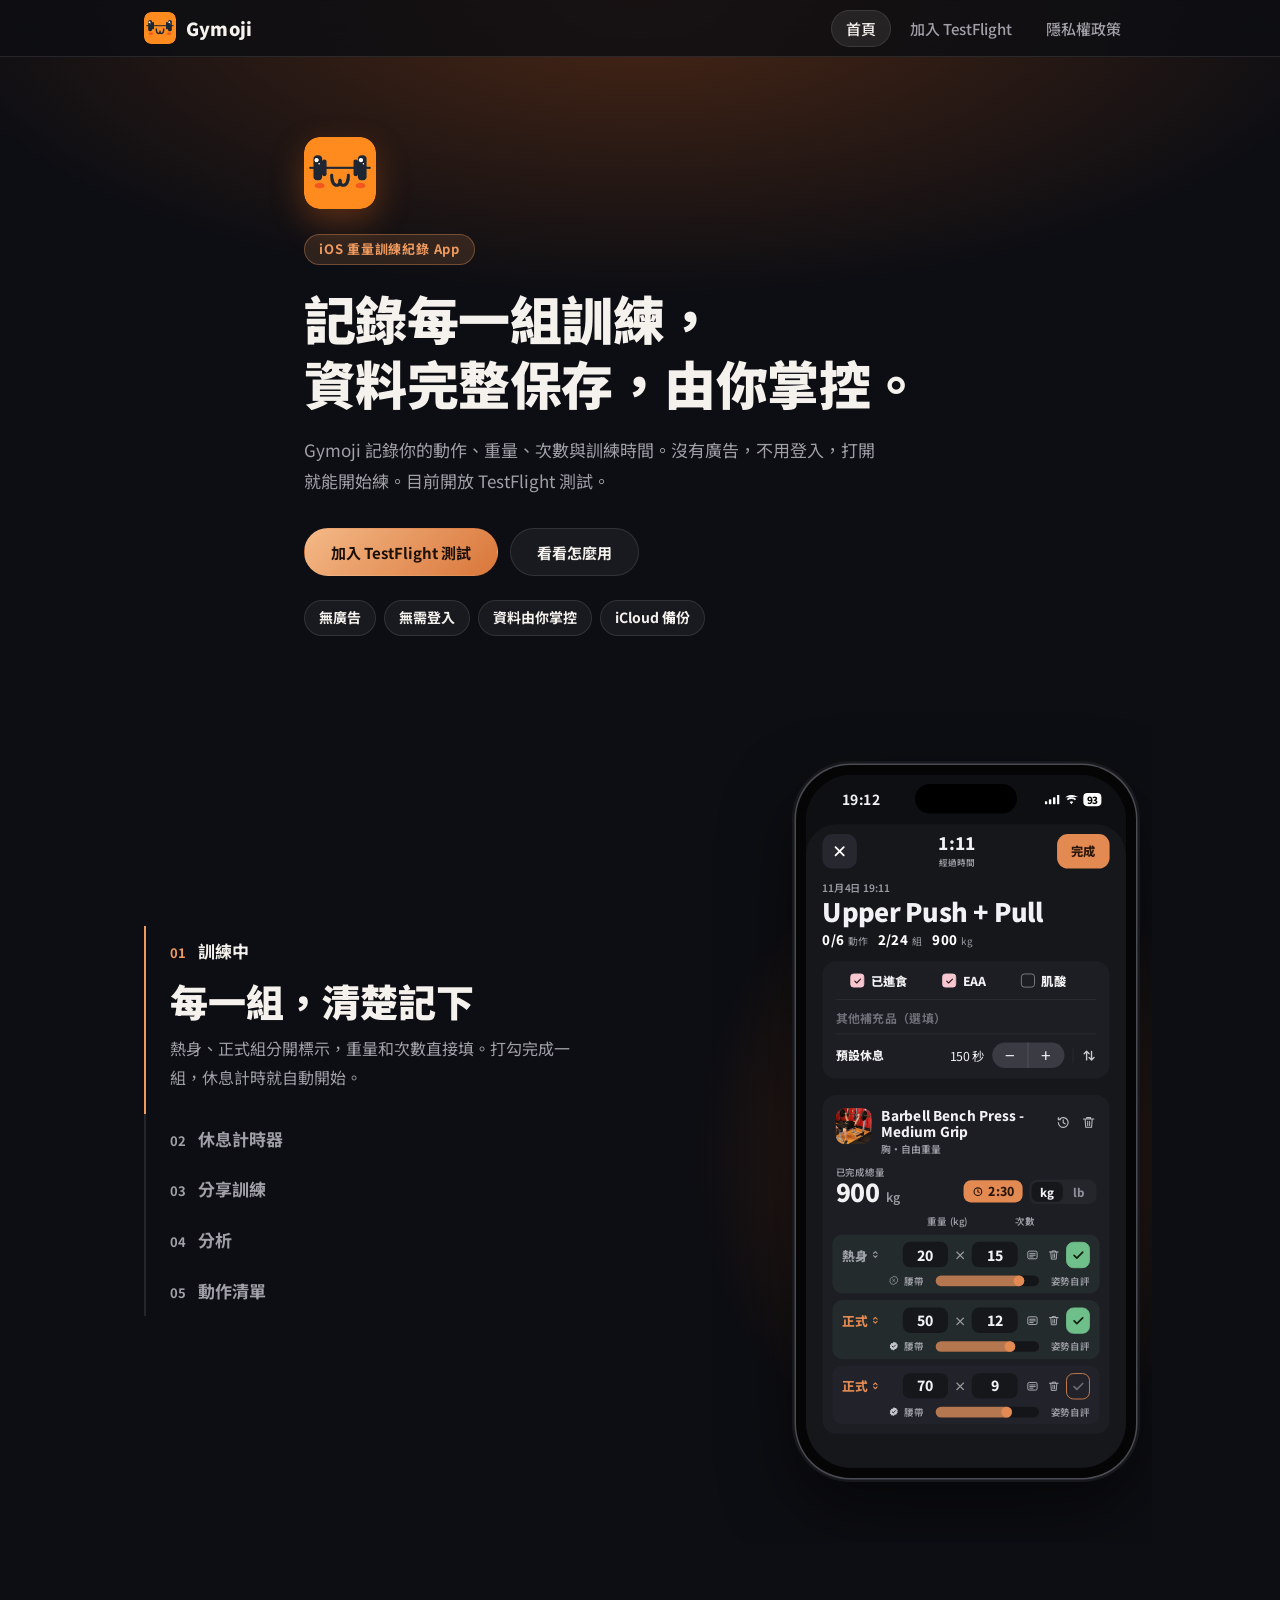
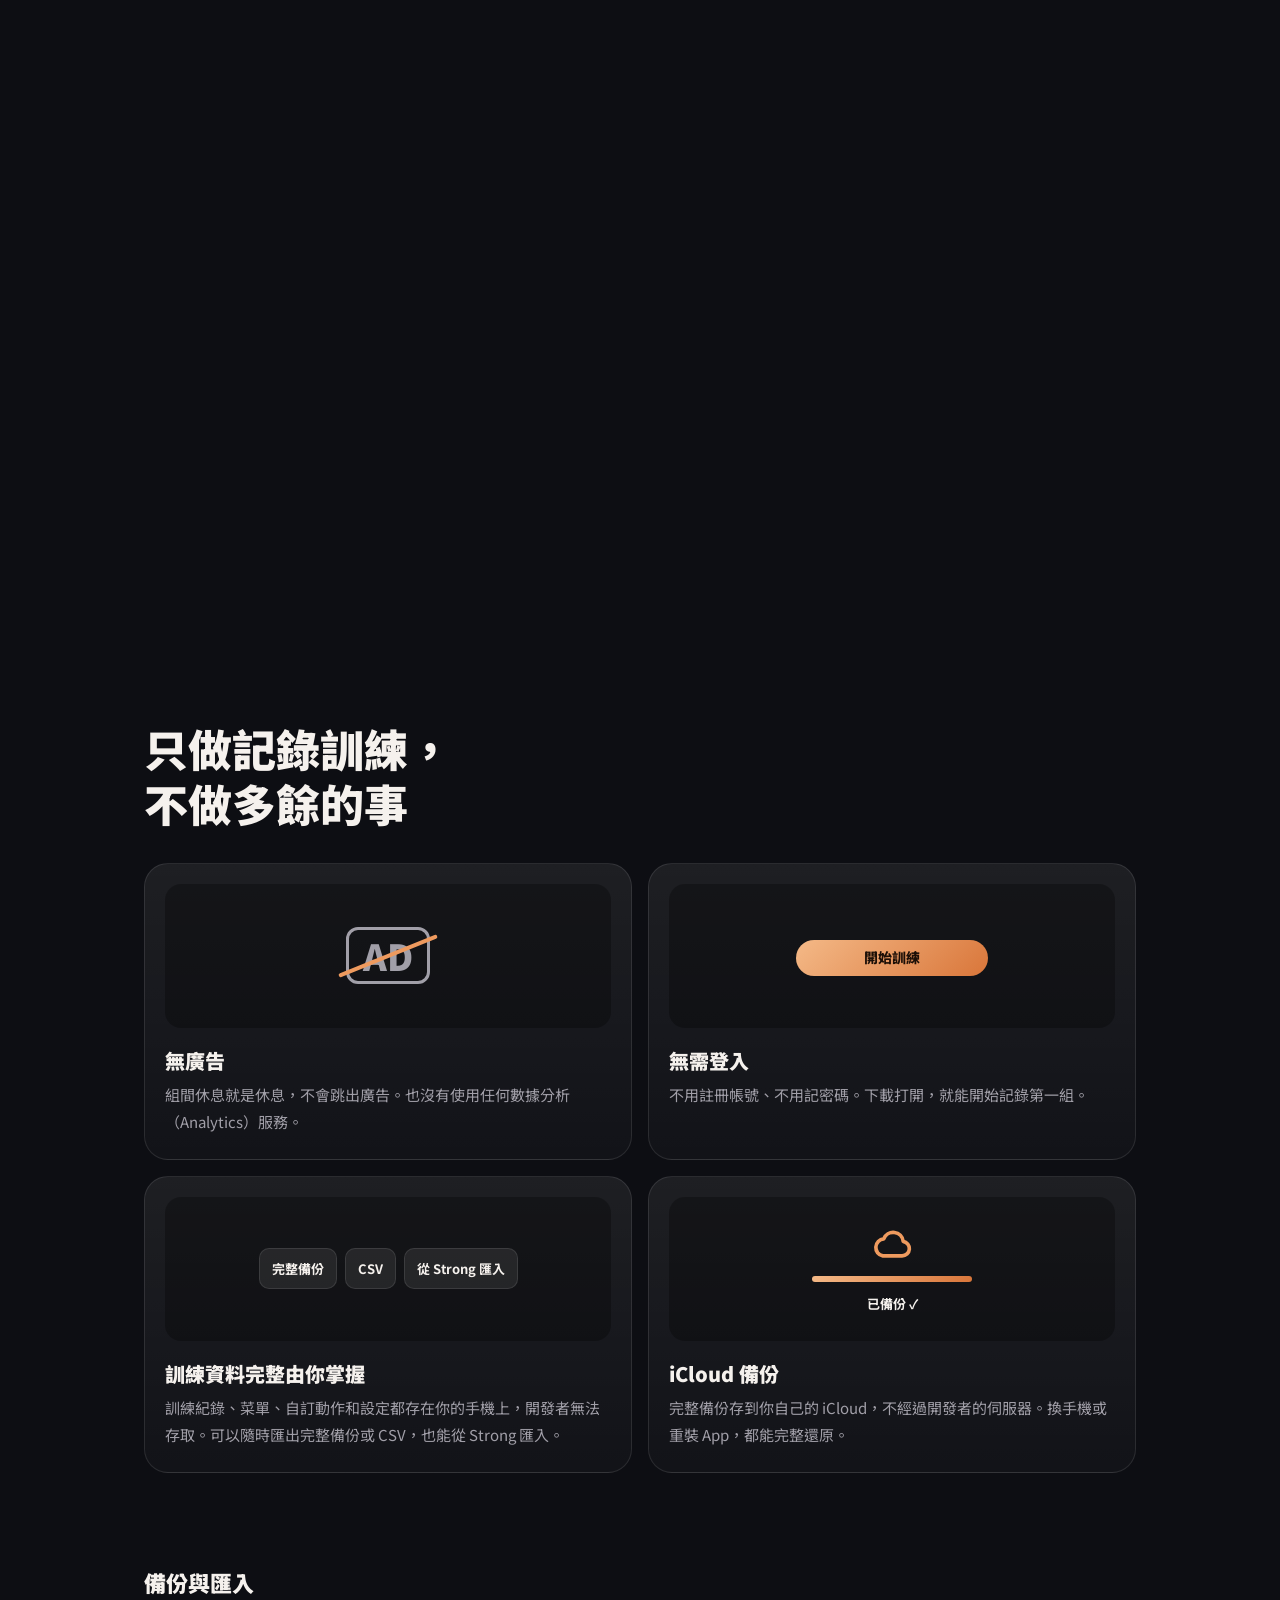
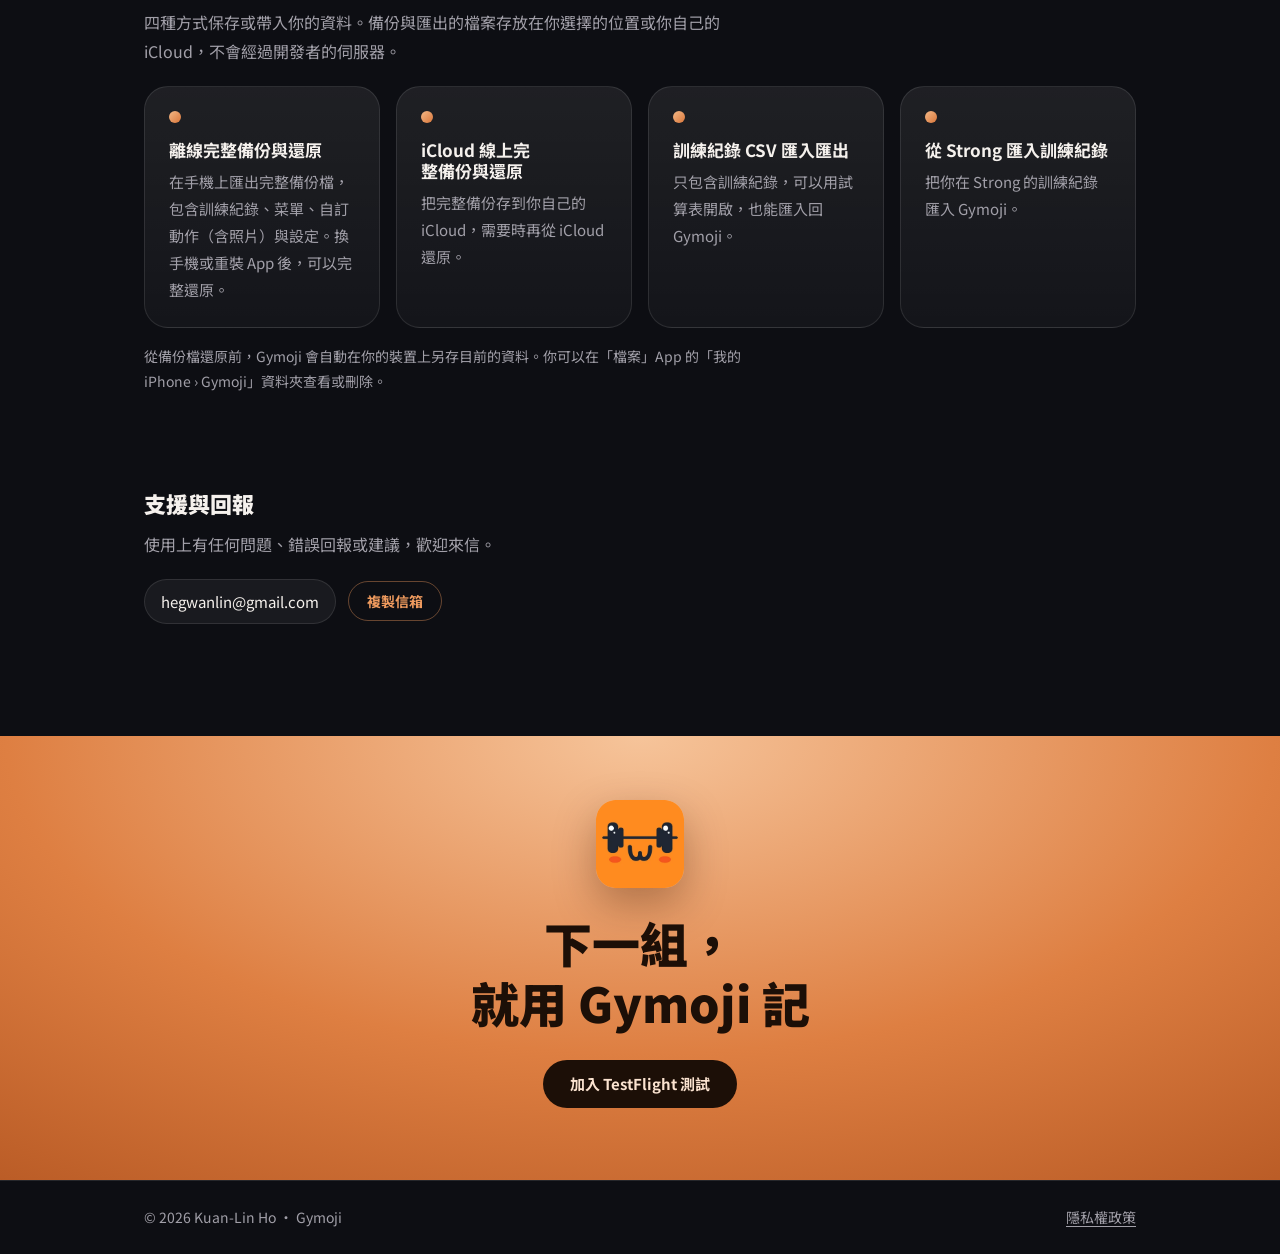
==== commit 9289544a: "Interactive homepage: pinned phone tour of five app screens and feature cards Co-Authored-By: Claude" ====
--- a/index.html
+++ b/index.html
@@ -4,11 +4,11 @@
 <meta charset="utf-8">
 <meta name="viewport" content="width=device-width, initial-scale=1, viewport-fit=cover">
 <title>Gymoji</title>
-<meta name="description" content="Gymoji 是一款 iOS 重量訓練紀錄 App。訓練資料完整保存、由你掌控，並可備份、匯出與匯入。">
+<meta name="description" content="Gymoji 是一款 iOS 重量訓練紀錄 App。無廣告、無需登入，訓練資料完整由你掌控，並可備份到你自己的 iCloud。">
 <meta property="og:type" content="website">
 <meta property="og:site_name" content="Gymoji">
 <meta property="og:title" content="Gymoji">
-<meta property="og:description" content="Gymoji 是一款 iOS 重量訓練紀錄 App。訓練資料完整保存、由你掌控，並可備份、匯出與匯入。">
+<meta property="og:description" content="Gymoji 是一款 iOS 重量訓練紀錄 App。無廣告、無需登入，訓練資料完整由你掌控，並可備份到你自己的 iCloud。">
 <meta property="og:url" content="https://hegwanlin.github.io/gymoji/">
 <meta property="og:image" content="https://hegwanlin.github.io/gymoji/assets/og-image.png?v=2">
 <meta property="og:image:width" content="1200">
@@ -20,9 +20,40 @@
 <link rel="preconnect" href="https://fonts.googleapis.com">
 <link rel="preconnect" href="https://fonts.gstatic.com" crossorigin>
 <link rel="stylesheet" href="https://fonts.googleapis.com/css2?family=Noto+Sans+TC:wght@400;500;700;900&display=swap">
-<link rel="stylesheet" href="assets/style.css">
+<link rel="stylesheet" href="assets/style.css?v=2">
+<link rel="stylesheet" href="assets/home.css?v=1">
 </head>
-<body>
+<body class="home">
+
+<svg width="0" height="0" style="position:absolute" aria-hidden="true">
+  <defs>
+    <symbol id="i-x" viewBox="0 0 24 24"><path d="M6 6l12 12M18 6L6 18" fill="none" stroke="currentColor" stroke-width="2.6" stroke-linecap="round"/></symbol>
+    <symbol id="i-check" viewBox="0 0 24 24"><path d="M5 12.5l4.5 4.5L19 7.5" fill="none" stroke="currentColor" stroke-width="2.8" stroke-linecap="round" stroke-linejoin="round"/></symbol>
+    <symbol id="i-trash" viewBox="0 0 24 24"><path d="M4 6.5h16M9 6.5V4.5h6v2M6.5 6.5l1 13h9l1-13M10.5 10v6.5M13.5 10v6.5" fill="none" stroke="currentColor" stroke-width="1.6" stroke-linecap="round" stroke-linejoin="round"/></symbol>
+    <symbol id="i-note" viewBox="0 0 24 24"><rect x="3.5" y="5" width="17" height="14" rx="2.5" fill="none" stroke="currentColor" stroke-width="1.6"/><path d="M7 9.5h10M7 12.5h10M7 15.5h6" stroke="currentColor" stroke-width="1.6" stroke-linecap="round"/></symbol>
+    <symbol id="i-history" viewBox="0 0 24 24"><path d="M4.5 12a7.5 7.5 0 1 0 2.2-5.3M4.5 4.5v3.2h3.2M12 8v4.3l2.8 1.8" fill="none" stroke="currentColor" stroke-width="1.8" stroke-linecap="round" stroke-linejoin="round"/></symbol>
+    <symbol id="i-updown" viewBox="0 0 24 24"><path d="M8 9.5l4-4 4 4M8 14.5l4 4 4-4" fill="none" stroke="currentColor" stroke-width="2.4" stroke-linecap="round" stroke-linejoin="round"/></symbol>
+    <symbol id="i-swap" viewBox="0 0 24 24"><path d="M8 19V5M4 9l4-4 4 4M16 5v14M12 15l4 4 4-4" fill="none" stroke="currentColor" stroke-width="2.2" stroke-linecap="round" stroke-linejoin="round"/></symbol>
+    <symbol id="i-belt" viewBox="0 0 24 24"><path d="M12 2.8l2.3 1.6 2.8-.1.9 2.6 2.3 1.6-.8 2.7.8 2.7-2.3 1.6-.9 2.6-2.8-.1L12 21.2l-2.3-1.6-2.8.1-.9-2.6-2.3-1.6.8-2.7L3.7 10l2.3-1.6.9-2.6 2.8.1z" fill="none" stroke="currentColor" stroke-width="1.5" stroke-linejoin="round"/><path d="M9.5 9.5l5 5M14.5 9.5l-5 5" stroke="currentColor" stroke-width="1.5" stroke-linecap="round"/></symbol>
+    <symbol id="i-belt-on" viewBox="0 0 24 24"><path d="M12 2.8l2.3 1.6 2.8-.1.9 2.6 2.3 1.6-.8 2.7.8 2.7-2.3 1.6-.9 2.6-2.8-.1L12 21.2l-2.3-1.6-2.8.1-.9-2.6-2.3-1.6.8-2.7L3.7 10l2.3-1.6.9-2.6 2.8.1z" fill="currentColor"/><path d="M8.6 12.2l2.3 2.3 4.5-4.6" fill="none" stroke="#1D1E24" stroke-width="1.9" stroke-linecap="round" stroke-linejoin="round"/></symbol>
+    <symbol id="i-timer" viewBox="0 0 24 24"><circle cx="12" cy="12.5" r="7.5" fill="none" stroke="currentColor" stroke-width="2.2"/><path d="M12 12.5V8.8M12 12.5l2.4 2" stroke="currentColor" stroke-width="2.2" stroke-linecap="round"/></symbol>
+    <symbol id="i-gym" viewBox="0 0 24 24"><rect x="1" y="8.5" width="2.6" height="7" rx="1.3"/><rect x="4.6" y="5.5" width="3.6" height="13" rx="1.8"/><rect x="8.2" y="10.9" width="7.6" height="2.2" rx="1.1"/><rect x="15.8" y="5.5" width="3.6" height="13" rx="1.8"/><rect x="20.4" y="8.5" width="2.6" height="7" rx="1.3"/></symbol>
+    <symbol id="i-clip" viewBox="0 0 24 24"><rect x="4.5" y="4.5" width="15" height="17.5" rx="2.8"/><rect x="8.5" y="2.2" width="7" height="4.4" rx="1.6" fill="currentColor" stroke="#2a2b31" stroke-width="1.2"/><path d="M8 11h8M8 14.5h8M8 18h5" stroke="#2a2b31" stroke-width="1.8" stroke-linecap="round"/></symbol>
+    <symbol id="i-list" viewBox="0 0 24 24"><circle cx="4.5" cy="6" r="1.6"/><circle cx="4.5" cy="12" r="1.6"/><circle cx="4.5" cy="18" r="1.6"/><rect x="8.5" y="4.9" width="13" height="2.2" rx="1.1"/><rect x="8.5" y="10.9" width="13" height="2.2" rx="1.1"/><rect x="8.5" y="16.9" width="13" height="2.2" rx="1.1"/></symbol>
+    <symbol id="i-bars" viewBox="0 0 24 24"><rect x="2.5" y="11" width="5.5" height="10" rx="1.6"/><rect x="9.25" y="7" width="5.5" height="14" rx="1.6"/><rect x="16" y="3" width="5.5" height="18" rx="1.6"/></symbol>
+    <symbol id="i-plus" viewBox="0 0 24 24"><path d="M12 5v14M5 12h14" fill="none" stroke="currentColor" stroke-width="2.6" stroke-linecap="round"/></symbol>
+    <symbol id="i-share" viewBox="0 0 24 24"><path d="M12 3.5v11M8 7.2l4-3.7 4 3.7M8 10.5H6.8a1.8 1.8 0 0 0-1.8 1.8v6.4a1.8 1.8 0 0 0 1.8 1.8h10.4a1.8 1.8 0 0 0 1.8-1.8v-6.4a1.8 1.8 0 0 0-1.8-1.8H16" fill="none" stroke="currentColor" stroke-width="2" stroke-linecap="round" stroke-linejoin="round"/></symbol>
+    <symbol id="i-copy" viewBox="0 0 24 24"><rect x="8.5" y="3.5" width="11" height="13.5" rx="2.4" fill="none" stroke="currentColor" stroke-width="2.2"/><path d="M15.5 17v1.6a2 2 0 0 1-2 2H6.5a2 2 0 0 1-2-2V9.4a2 2 0 0 1 2-2h2" fill="none" stroke="currentColor" stroke-width="2.2"/></symbol>
+    <symbol id="i-skip" viewBox="0 0 24 24"><path d="M6 5.5l9 6.5-9 6.5z" fill="none" stroke="currentColor" stroke-width="2.2" stroke-linejoin="round"/><path d="M18 5.5v13" stroke="currentColor" stroke-width="2.4" stroke-linecap="round"/></symbol>
+    <symbol id="i-open" viewBox="0 0 24 24"><rect x="4" y="4" width="16" height="16" rx="3.5" fill="none" stroke="currentColor" stroke-width="2.2"/><path d="M10 14l5-5M10.5 9H15v4.5" fill="none" stroke="currentColor" stroke-width="2.2" stroke-linecap="round" stroke-linejoin="round"/></symbol>
+    <symbol id="i-torch" viewBox="0 0 24 24"><path d="M8 3h8v3l-2 3v12h-4V9L8 6z" fill="currentColor"/><circle cx="12" cy="13.5" r="1.1" fill="#3a3346"/></symbol>
+    <symbol id="i-cam" viewBox="0 0 24 24"><path d="M4 8.5a2 2 0 0 1 2-2h2l1.5-2h5L16 6.5h2a2 2 0 0 1 2 2V17a2 2 0 0 1-2 2H6a2 2 0 0 1-2-2z" fill="currentColor"/><circle cx="12" cy="12.6" r="3.2" fill="#3a3346"/></symbol>
+    <symbol id="i-signal" viewBox="0 0 18 12"><rect x="0" y="8" width="3" height="4" rx="1"/><rect x="5" y="5.5" width="3" height="6.5" rx="1"/><rect x="10" y="3" width="3" height="9" rx="1"/><rect x="15" y="0" width="3" height="12" rx="1"/></symbol>
+    <symbol id="i-wifi" viewBox="0 0 16 12"><path d="M8 11.5l2.2-2.6a3.2 3.2 0 0 0-4.4 0zM3.7 6.9a6.2 6.2 0 0 1 8.6 0l1.5-1.8a8.6 8.6 0 0 0-11.6 0zM.4 3.1a11 11 0 0 1 15.2 0L16 2.6" fill="currentColor"/></symbol>
+    <symbol id="i-lock" viewBox="0 0 24 24"><rect x="5" y="10.5" width="14" height="10" rx="2.5" fill="none" stroke="currentColor" stroke-width="2"/><path d="M8.5 10.5V8a3.5 3.5 0 0 1 7 0v2.5" fill="none" stroke="currentColor" stroke-width="2"/></symbol>
+    <symbol id="i-cloud" viewBox="0 0 24 24"><path d="M7 18.5h10.5a4 4 0 0 0 .6-7.95A5.5 5.5 0 0 0 7.5 9.2 4.7 4.7 0 0 0 7 18.5z" fill="none" stroke="currentColor" stroke-width="2" stroke-linejoin="round"/></symbol>
+  </defs>
+</svg>
 
 <header class="site-header">
   <div class="inner">
@@ -38,86 +69,258 @@
   </div>
 </header>
 
-<main>
-  <div class="inner">
-      <div class="hero">
-        <img class="hero-icon" src="assets/logo.webp?v=2" alt="Gymoji App 圖示" width="72" height="72">
-        <p class="pill">iOS 訓練紀錄 App</p>
-        <h1><span class="nb">記錄每一組訓練，</span><span class="nb">資料完整保存，</span><span class="nb">由你掌控。</span></h1>
-        <p class="lead">Gymoji 是一款 iOS 重量訓練紀錄 App，記錄動作、重量、次數與訓練時間。目前開放 TestFlight 測試。</p>
-        <div class="actions">
-          <a class="btn btn-primary" href="testflight/">加入 TestFlight 測試</a>
-          <a class="btn btn-secondary" href="privacy/">閱讀隱私權政策</a>
+<main id="main">
+  <section class="inner hero home-hero">
+    <img class="hero-icon" src="assets/logo.webp?v=2" alt="Gymoji App 圖示" width="72" height="72">
+    <p class="pill">iOS 重量訓練紀錄 App</p>
+    <h1><span class="nb">記錄每一組訓練，</span><span class="nb">資料完整保存，</span><span class="nb">由你掌控。</span></h1>
+    <p class="lead">Gymoji 記錄你的動作、重量、次數與訓練時間。沒有廣告，不用登入，打開就能開始練。目前開放 TestFlight 測試。</p>
+    <div class="actions">
+      <a class="btn btn-primary" href="testflight/">加入 TestFlight 測試</a>
+      <a class="btn btn-secondary" href="#tour">看看怎麼用</a>
+    </div>
+    <ul class="chips" aria-label="特色">
+      <li>無廣告</li><li>無需登入</li><li>資料由你掌控</li><li>iCloud 備份</li>
+    </ul>
+  </section>
+
+  <!-- Pinned phone: scrolling through this section steps the phone through five screens -->
+  <section class="tour" id="tour" aria-label="Gymoji 功能導覽" style="--steps:5">
+    <div class="tour-stage">
+      <div class="tour-copy">
+        <ol class="tour-steps">
+          <li class="is-active" data-step="0">
+            <button type="button"><span class="num">01</span><span class="t">訓練中</span></button>
+            <div class="desc"><h2>每一組，清楚記下</h2><p>熱身、正式組分開標示，重量和次數直接填。打勾完成一組，休息計時就自動開始。</p></div>
+          </li>
+          <li data-step="1">
+            <button type="button"><span class="num">02</span><span class="t">休息計時器</span></button>
+            <div class="desc"><h2>鎖定畫面看倒數</h2><p>手機鎖著也看得到剩餘時間和下一組動作，不用解鎖就能跳過休息。</p></div>
+          </li>
+          <li data-step="2">
+            <button type="button"><span class="num">03</span><span class="t">分享訓練</span></button>
+            <div class="desc"><h2>練完，一鍵分享</h2><p>訓練量、每個動作的最佳組和新紀錄自動整理成圖。選透明背景，複製後就能貼上 IG 限動。</p></div>
+          </li>
+          <li data-step="3">
+            <button type="button"><span class="num">04</span><span class="t">分析</span></button>
+            <div class="desc"><h2>練了哪裡，一眼看懂</h2><p>各肌群的訓練量占比和人體圖對照，再加上訓練頻率，哪裡練太少馬上知道。</p></div>
+          </li>
+          <li data-step="4">
+            <button type="button"><span class="num">05</span><span class="t">動作清單</span></button>
+            <div class="desc"><h2>動作庫，好找好選</h2><p>依肌群和器材篩選，每個動作的最佳重量直接列出，也能新增自己的動作。</p></div>
+          </li>
+        </ol>
+      </div>
+
+      <div class="tour-device">
+        <div class="phone" aria-hidden="true">
+          <div class="phone-screen">
+            <div class="scaler">
+              <div class="island"></div>
+
+              <!-- 01 Workout -->
+              <div class="scr scr-workout is-active" data-screen="0">
+                <div class="sbar"><span class="clock">19:12</span><span class="sicons"><svg class="sig"><use href="#i-signal"/></svg><svg class="wf"><use href="#i-wifi"/></svg><span class="bat">93</span></span></div>
+                <div class="sheet">
+                  <div class="w-top">
+                    <span class="sq"><svg><use href="#i-x"/></svg></span>
+                    <span class="elapsed"><b data-elapsed>1:08</b><small>經過時間</small></span>
+                    <span class="done-btn">完成</span>
+                  </div>
+                  <p class="w-date">11月4日 19:11</p>
+                  <p class="w-title">Upper Push + Pull</p>
+                  <p class="w-stats"><b>0/6</b> 動作 <b data-sets>2/24</b> 組 <b data-vol-top>900</b> kg</p>
+                  <div class="w-supp">
+                    <div class="supp-row"><span class="cb on"><svg><use href="#i-check"/></svg></span>已進食<span class="cb on"><svg><use href="#i-check"/></svg></span>EAA<span class="cb"></span>肌酸</div>
+                    <div class="supp-other">其他補充品（選填）</div>
+                    <div class="supp-rest"><b>預設休息</b><span class="rest-val">150 秒</span><span class="stepper"><i>−</i><i>+</i></span><span class="swap"><svg><use href="#i-swap"/></svg></span></div>
+                  </div>
+                  <div class="w-ex">
+                    <div class="ex-head">
+                      <img src="assets/ui/ex-bench.webp" alt="" width="44" height="44">
+                      <div class="ex-name"><b>Barbell Bench Press - Medium Grip</b><small>胸・自由重量</small></div>
+                      <svg class="ic"><use href="#i-history"/></svg><svg class="ic"><use href="#i-trash"/></svg>
+                    </div>
+                    <div class="ex-total">
+                      <div><small>已完成總量</small><b><span data-vol>900</span> <i>kg</i></b></div>
+                      <span class="rest-pill"><svg><use href="#i-timer"/></svg><span data-rest>2:30</span></span>
+                      <span class="unit"><b>kg</b><i>lb</i></span>
+                    </div>
+                    <div class="cols"><span>重量 (kg)</span><span>次數</span></div>
+                    <div class="set done"><div class="set-main"><span class="kind warm">熱身<svg><use href="#i-updown"/></svg></span><span class="box">20</span><span class="by">×</span><span class="box">15</span><svg class="ic"><use href="#i-note"/></svg><svg class="ic"><use href="#i-trash"/></svg><span class="tick"><svg><use href="#i-check"/></svg></span></div>
+                      <div class="set-sub"><svg class="belt"><use href="#i-belt"/></svg>腰帶<span class="slider"><i style="width:86%"></i></span>姿勢自評</div></div>
+                    <div class="set done"><div class="set-main"><span class="kind">正式<svg><use href="#i-updown"/></svg></span><span class="box">50</span><span class="by">×</span><span class="box">12</span><svg class="ic"><use href="#i-note"/></svg><svg class="ic"><use href="#i-trash"/></svg><span class="tick"><svg><use href="#i-check"/></svg></span></div>
+                      <div class="set-sub"><svg class="belt on"><use href="#i-belt-on"/></svg>腰帶<span class="slider"><i style="width:77%"></i></span>姿勢自評</div></div>
+                    <div class="set target"><div class="set-main"><span class="kind">正式<svg><use href="#i-updown"/></svg></span><span class="box big">70</span><span class="by">×</span><span class="box big">9</span><svg class="ic"><use href="#i-note"/></svg><svg class="ic"><use href="#i-trash"/></svg><span class="tick"><svg><use href="#i-check"/></svg></span></div>
+                      <div class="set-sub"><svg class="belt on"><use href="#i-belt-on"/></svg>腰帶<span class="slider"><i class="fill-anim"></i></span>姿勢自評</div></div>
+                  </div>
+                </div>
+                <span class="tap"></span>
+              </div>
+
+              <!-- 02 Rest timer on the lock screen -->
+              <div class="scr scr-lock" data-screen="1">
+                <div class="sbar"><span class="carrier">中華電信</span><span class="sicons"><svg class="sig"><use href="#i-signal"/></svg><svg class="wf"><use href="#i-wifi"/></svg><span class="bat">93</span></span></div>
+                <p class="l-date">11月4日 週三</p>
+                <p class="l-clock">19:13</p>
+                <div class="live">
+                  <div class="live-top"><svg class="gym"><use href="#i-gym"/></svg><b>休息中</b><span class="live-time" data-live>1:07</span></div>
+                  <div class="live-mid"><span>下一組・Barbell Bench Press - Me…</span><span>已完成 1/24 組</span></div>
+                  <div class="live-btns"><span><svg><use href="#i-skip"/></svg>跳過休息</span><span class="go"><svg><use href="#i-open"/></svg>回到 App</span></div>
+                </div>
+                <span class="round l"><svg><use href="#i-torch"/></svg></span>
+                <span class="round r"><svg><use href="#i-cam"/></svg></span>
+                <span class="home-ind"></span>
+              </div>
+
+              <!-- 03 Share -->
+              <div class="scr scr-share" data-screen="2">
+                <div class="sbar"><span class="clock">19:12</span><span class="sicons"><svg class="sig"><use href="#i-signal"/></svg><svg class="wf"><use href="#i-wifi"/></svg><span class="bat">93</span></span></div>
+                <div class="sheet">
+                  <div class="sh-top"><span class="sq"><svg><use href="#i-x"/></svg></span><b>分享訓練</b></div>
+                  <div class="seg2"><span class="on">圖片</span><span>影片</span></div>
+                  <div class="sh-card" data-bg="0">
+                    <div class="sh-inner">
+                      <p class="sh-date">2026.11.01 <small>101 分鐘</small></p>
+                      <p class="sh-vol"><small>訓練量</small><b data-share-vol>12,843.5</b><i>kg</i></p>
+                      <ul class="sh-rows">
+                        <li><span>Barbell Bench Press - Medium G…</span><b>70 × 9</b></li>
+                        <li><span>Chin-Up</span><b>80 × 8</b></li>
+                        <li><span>Barbell Shoulder Press</span><b>47.5 × 7</b></li>
+                        <li><span>Bent Over Barbell Row</span><b>80 × 9</b></li>
+                        <li><span>Dips - Chest Version</span><b>77 × 12</b></li>
+                        <li><span>Barbell Curl</span><b>30 × 14</b></li>
+                      </ul>
+                      <div class="sh-body">
+                        <img src="assets/ui/body-share.webp" alt="" width="188" height="168">
+                        <span class="pr l"><small>新紀錄・胸</small>Dips - Ches…<br>77 × 12</span>
+                        <span class="pr r"><small>新紀錄・背</small>Chin-Up<br>80 × 8</span>
+                      </div>
+                    </div>
+                  </div>
+                  <div class="bg-chips"><span class="on">原圖</span><span>全透明</span><span>半透明</span><span>白底</span></div>
+                  <p class="sh-hint">複製後到 IG 限動編輯畫面長按「貼上」，就能把圖疊在照片上。</p>
+                  <span class="big-btn primary"><svg><use href="#i-copy"/></svg>複製圖片</span>
+                  <span class="big-btn"><svg><use href="#i-share"/></svg>分享或儲存</span>
+                  <span class="toast">已複製</span>
+                </div>
+                <span class="tap"></span>
+              </div>
+
+              <!-- 04 Analysis -->
+              <div class="scr scr-analysis" data-screen="3">
+                <div class="sbar"><span class="clock">19:12</span><span class="sicons"><svg class="sig"><use href="#i-signal"/></svg><svg class="wf"><use href="#i-wifi"/></svg><span class="bat">93</span></span></div>
+                <p class="big-title">分析</p>
+                <div class="an-card">
+                  <div class="seg4"><span class="on">近 1 個月</span><span>近 3 個月</span><span>近 6 個月</span><span>近 1 年</span></div>
+                  <div class="an-head">
+                    <div><small>肌群訓練量</small><b><span data-an-vol>84,474</span><i>kg</i></b><em>比前期多 13%</em></div>
+                    <span class="sq"><svg><use href="#i-share"/></svg></span>
+                  </div>
+                  <ul class="bars">
+                    <li><span>腿</span><i><s style="--w:46%"></s></i><b>46%</b></li>
+                    <li><span>胸</span><i><s style="--w:21%"></s></i><b>21%</b></li>
+                    <li><span>背</span><i><s style="--w:20%"></s></i><b>20%</b></li>
+                    <li><span>手</span><i><s style="--w:6.5%"></s></i><b>6%</b></li>
+                    <li><span>肩</span><i><s style="--w:6.3%"></s></i><b>6%</b></li>
+                    <li><span>核心</span><i><s style="--w:0%"></s></i><b>0%</b></li>
+                  </ul>
+                  <img class="an-body" src="assets/ui/body-analysis.webp" alt="" width="290" height="243">
+                </div>
+                <div class="an-card freq"><b>訓練頻率</b><span>近 12 週平均每週 <b>2.4</b> 次</span>
+                  <div class="heat"></div></div>
+                <nav class="tabbar"><span><svg><use href="#i-clip"/></svg>紀錄</span><span><svg><use href="#i-list"/></svg>菜單</span><span><svg><use href="#i-gym"/></svg>動作</span><span class="on"><svg><use href="#i-bars"/></svg>分析</span></nav>
+              </div>
+
+              <!-- 05 Exercise library -->
+              <div class="scr scr-ex" data-screen="4">
+                <div class="sbar"><span class="clock">19:13</span><span class="sicons"><svg class="sig"><use href="#i-signal"/></svg><svg class="wf"><use href="#i-wifi"/></svg><span class="bat">93</span></span></div>
+                <div class="ex-title"><p class="big-title">動作</p><span class="sq"><svg><use href="#i-plus"/></svg></span></div>
+                <div class="mtabs"><span class="on">全部</span><span>胸</span><span>背</span><span>腿</span><span>手</span><span>肩</span><span>核心</span><i class="uline"></i></div>
+                <p class="equip">器材 <b>全部</b><svg><use href="#i-updown"/></svg></p>
+                <p class="group"><span>胸</span><span>15 個</span></p>
+                <ul class="ex-list">
+                  <li><img src="assets/ui/ex-bench.webp" alt="" width="44" height="44"><div><b>Barbell Bench Press - Medium Grip</b><small>自由重量</small></div><em>85<small>最佳 kg</small></em></li>
+                  <li><img src="assets/ui/ex-incline.webp" alt="" width="44" height="44"><div><b>Barbell Incline Bench Press - Medium Grip</b><small>自由重量</small></div><em class="none">—</em></li>
+                  <li><img src="assets/ui/ex-cable.webp" alt="" width="44" height="44"><div><b>Cable Crossover</b><small>機器</small></div><em class="none">—</em></li>
+                  <li><span class="ph"><svg><use href="#i-gym"/></svg></span><div><b>Chest Fly</b><small>機器</small></div><em>93<small>最佳 kg</small></em></li>
+                  <li><img src="assets/ui/ex-decline.webp" alt="" width="44" height="44"><div><b>Decline Barbell Bench Press</b><small>自由重量</small></div><em class="none">—</em></li>
+                  <li><img src="assets/ui/ex-decline-db.webp" alt="" width="44" height="44"><div><b>Decline Dumbbell Bench Press</b><small>自由重量</small></div><em class="none">—</em></li>
+                  <li><img src="assets/ui/ex-dips.webp" alt="" width="44" height="44"><div><b>Dips - Chest Version</b><small>徒手</small></div><em>77<small>最佳 kg</small></em></li>
+                </ul>
+                <nav class="tabbar"><span><svg><use href="#i-clip"/></svg>紀錄</span><span><svg><use href="#i-list"/></svg>菜單</span><span class="on"><svg><use href="#i-gym"/></svg>動作</span><span><svg><use href="#i-bars"/></svg>分析</span></nav>
+              </div>
+
+            </div>
+          </div>
         </div>
+        <div class="tour-dots" aria-hidden="true"><span class="on"></span><span></span><span></span><span></span><span></span></div>
       </div>
-
-      <ul class="shots" aria-label="Gymoji App 畫面">
-        <li><img src="assets/shot1.webp" alt="組組記錄，清楚不漏：熱身、正式、遞減、休息計時一次搞定" width="420" height="913"></li>
-        <li><img src="assets/shot4.webp" alt="訓練肌群，一眼看懂：肌群占比與頻率熱力圖" width="420" height="913" loading="lazy"></li>
-        <li><img src="assets/shot5.webp" alt="一鍵分享你的訓練成果：疊在 IG 限動上，複製貼上毫不費力" width="420" height="913" loading="lazy"></li>
-        <li><img src="assets/shot3.webp" alt="豐富動作庫，輕鬆選：依肌群與器材快速篩選，並自訂動作" width="420" height="913" loading="lazy"></li>
-        <li><img src="assets/shot2.webp" alt="鎖定畫面看休息倒數：即時動態顯示剩餘時間與下一個動作" width="420" height="913" loading="lazy"></li>
-      </ul>
-      <div class="dots" id="dots" aria-hidden="true"><span aria-current="true"></span><span></span><span></span><span></span><span></span></div>
-
-      <section class="section" aria-labelledby="h-data">
-        <h2 id="h-data">你的資料，由你掌握</h2>
-        <ul class="cards">
-          <li class="card">
-            <span class="dot" aria-hidden="true"></span>
-            <h3>完整保存</h3>
-            <p>你記錄的每一組訓練，連同菜單、自訂動作與設定，都完整保留，也能隨時備份。</p>
-          </li>
-          <li class="card">
-            <span class="dot" aria-hidden="true"></span>
-            <h3>不分享給第三方</h3>
-            <p>開發者無法存取你的資料。沒有廣告，也沒有使用任何數據分析（Analytics）服務。</p>
-          </li>
-          <li class="card">
-            <span class="dot" aria-hidden="true"></span>
-            <h3>還原前先保留一份</h3>
-            <p>從備份檔還原前，Gymoji 會自動在你的裝置上另存目前的資料。你可以在「檔案」App 的「我的 iPhone › Gymoji」資料夾查看或刪除。</p>
-          </li>
-        </ul>
-      </section>
-
-      <section class="section" aria-labelledby="h-backup">
-        <h2 id="h-backup">備份與匯入</h2>
-        <p class="muted" style="margin:0.75rem 0 0;max-width:40rem">四種方式保存或帶入你的資料。備份與匯出的檔案存放在你選擇的位置或你自己的 iCloud，不會經過開發者的伺服器。</p>
-        <ul class="cards cards-4">
-          <li class="card">
-            <span class="dot" aria-hidden="true"></span>
-            <h3>離線完整備份與還原</h3>
-            <p>在手機上匯出完整備份檔，包含訓練紀錄、菜單、自訂動作（含照片）與設定。換手機或重裝 App 後，可以完整還原。</p>
-          </li>
-          <li class="card">
-            <span class="dot" aria-hidden="true"></span>
-            <h3>iCloud 線上完整備份與還原</h3>
-            <p>把完整備份存到你自己的 iCloud，需要時再從 iCloud 還原。</p>
-          </li>
-          <li class="card">
-            <span class="dot" aria-hidden="true"></span>
-            <h3>訓練紀錄 CSV 匯入匯出</h3>
-            <p>只包含訓練紀錄，可以用試算表開啟，也能匯入回 Gymoji。</p>
-          </li>
-          <li class="card">
-            <span class="dot" aria-hidden="true"></span>
-            <h3>從 Strong 匯入訓練紀錄</h3>
-            <p>把你在 Strong 的訓練紀錄匯入 Gymoji。</p>
-          </li>
-        </ul>
-      </section>
-
-      <section class="section" aria-labelledby="h-support">
-        <h2 id="h-support">支援與回報</h2>
-        <p class="muted" style="margin:0.75rem 0 0">使用上有任何問題、錯誤回報或建議，歡迎來信。</p>
-        <div class="contact">
-          <span class="email" id="email-home">hegwanlin@gmail.com</span>
-          <button class="copy" type="button" data-copy="email-home">複製信箱</button>
+    </div>
+  </section>
+
+  <section class="inner section why" id="why" aria-labelledby="h-why">
+    <h2 id="h-why" class="sec-title">只做記錄訓練，<br>不做多餘的事</h2>
+    <ul class="why-grid">
+      <li class="why-card reveal">
+        <div class="why-vis vis-ad" aria-hidden="true"><span class="ad">AD</span></div>
+        <h3>無廣告</h3>
+        <p>組間休息就是休息，不會跳出廣告。也沒有使用任何數據分析（Analytics）服務。</p>
+      </li>
+      <li class="why-card reveal">
+        <div class="why-vis vis-login" aria-hidden="true">
+          <span class="field-x">電子郵件</span><span class="field-x">密碼</span><span class="go-btn">開始訓練</span>
         </div>
-      </section>
-    
-  </div>
+        <h3>無需登入</h3>
+        <p>不用註冊帳號、不用記密碼。下載打開，就能開始記錄第一組。</p>
+      </li>
+      <li class="why-card reveal">
+        <div class="why-vis vis-data" aria-hidden="true">
+          <span class="file">完整備份</span><span class="file">CSV</span><span class="file">從 Strong 匯入</span>
+        </div>
+        <h3>訓練資料完整由你掌握</h3>
+        <p>訓練紀錄、菜單、自訂動作和設定都存在你的手機上，開發者無法存取。可以隨時匯出完整備份或 CSV，也能從 Strong 匯入。</p>
+      </li>
+      <li class="why-card reveal">
+        <div class="why-vis vis-cloud" aria-hidden="true">
+          <svg class="cloud"><use href="#i-cloud"/></svg>
+          <span class="prog"><i></i></span>
+          <span class="prog-label"><span class="a">備份到 iCloud…</span><span class="b">已備份 ✓</span></span>
+        </div>
+        <h3>iCloud 備份</h3>
+        <p>完整備份存到你自己的 iCloud，不經過開發者的伺服器。換手機或重裝 App，都能完整還原。</p>
+      </li>
+    </ul>
+  </section>
+
+  <section class="inner section" aria-labelledby="h-backup">
+    <h2 id="h-backup">備份與匯入</h2>
+    <p class="muted" style="margin:0.75rem 0 0;max-width:40rem">四種方式保存或帶入你的資料。備份與匯出的檔案存放在你選擇的位置或你自己的 iCloud，不會經過開發者的伺服器。</p>
+    <ul class="cards cards-4">
+      <li class="card"><span class="dot" aria-hidden="true"></span><h3>離線完整備份與還原</h3><p>在手機上匯出完整備份檔，包含訓練紀錄、菜單、自訂動作（含照片）與設定。換手機或重裝 App 後，可以完整還原。</p></li>
+      <li class="card"><span class="dot" aria-hidden="true"></span><h3>iCloud 線上完整備份與還原</h3><p>把完整備份存到你自己的 iCloud，需要時再從 iCloud 還原。</p></li>
+      <li class="card"><span class="dot" aria-hidden="true"></span><h3>訓練紀錄 CSV 匯入匯出</h3><p>只包含訓練紀錄，可以用試算表開啟，也能匯入回 Gymoji。</p></li>
+      <li class="card"><span class="dot" aria-hidden="true"></span><h3>從 Strong 匯入訓練紀錄</h3><p>把你在 Strong 的訓練紀錄匯入 Gymoji。</p></li>
+    </ul>
+    <p class="muted small-note">從備份檔還原前，Gymoji 會自動在你的裝置上另存目前的資料。你可以在「檔案」App 的「我的 iPhone › Gymoji」資料夾查看或刪除。</p>
+  </section>
+
+  <section class="inner section" aria-labelledby="h-support">
+    <h2 id="h-support">支援與回報</h2>
+    <p class="muted" style="margin:0.75rem 0 0">使用上有任何問題、錯誤回報或建議，歡迎來信。</p>
+    <div class="contact">
+      <span class="email" id="email-home">hegwanlin@gmail.com</span>
+      <button class="copy" type="button" data-copy="email-home">複製信箱</button>
+    </div>
+  </section>
+
+  <section class="final-cta">
+    <div class="inner">
+      <img src="assets/logo.webp?v=2" alt="" width="88" height="88">
+      <h2>下一組，<br>就用 Gymoji 記</h2>
+      <a class="btn btn-light" href="testflight/">加入 TestFlight 測試</a>
+    </div>
+  </section>
 </main>
 
 <footer class="site-footer">
@@ -128,5 +331,6 @@
 </footer>
 
 <script src="assets/app.js" defer></script>
+<script src="assets/home.js?v=1" defer></script>
 </body>
 </html>
--- a/assets/style.css
+++ b/assets/style.css
@@ -12,7 +12,7 @@
   --accent-ink: #1C0F07;
   --accent-soft: rgba(238, 154, 94, 0.14);
 
-  --font: "Noto Sans TC", system-ui, -apple-system, "PingFang TC", "Microsoft JhengHei", sans-serif;
+  --font: -apple-system, BlinkMacSystemFont, "SF Pro Text", "SF Pro Display", "PingFang TC", "Noto Sans TC", "Microsoft JhengHei", sans-serif;
   color-scheme: dark;
 }
 
--- a/assets/home.css
+++ b/assets/home.css
@@ -0,0 +1,502 @@
+/* Homepage: hero, pinned phone tour, feature cards, closing CTA. Builds on style.css. */
+
+.home main .inner { padding-block: 0; }
+.home .section { margin-top: clamp(3.5rem, 9vw, 6rem); }
+
+/* Hero */
+.home-hero { padding-top: clamp(2.5rem, 8vw, 5rem) !important; }
+.chips { list-style: none; display: flex; flex-wrap: wrap; gap: 0.5rem; margin: 1.5rem 0 0; padding: 0; }
+.chips li {
+  padding: 0.25rem 0.875rem;
+  border-radius: 999px;
+  background: var(--glass);
+  border: 1px solid var(--line);
+  font-size: 0.875rem;
+  font-weight: 700;
+  color: var(--ink);
+}
+
+/* ---------- Tour: the phone stays pinned while the page scrolls through five steps ---------- */
+.tour {
+  --hh: 57px;
+  position: relative;
+  height: calc(var(--steps) * 85svh + 100svh);
+  margin-top: clamp(2rem, 6vw, 4rem);
+}
+.tour-stage {
+  position: sticky;
+  top: var(--hh);
+  height: calc(100svh - var(--hh));
+  display: grid;
+  grid-template-columns: minmax(0, 1fr) auto;
+  align-items: center;
+  gap: 4rem;
+  max-width: 64rem;
+  margin: 0 auto;
+  padding: 0 max(16px, env(safe-area-inset-right, 0px)) 0 max(16px, env(safe-area-inset-left, 0px));
+  overflow: hidden;
+}
+.tour-steps { list-style: none; margin: 0; padding: 0; border-left: 2px solid var(--line); }
+.tour-steps li { position: relative; padding: 0.125rem 0 0.125rem 1.5rem; }
+.tour-steps li::before {
+  content: "";
+  position: absolute;
+  left: -2px; top: 0; bottom: 0;
+  width: 2px;
+  background: var(--accent);
+  transform: scaleY(0);
+  transition: transform 0.4s;
+}
+.tour-steps li.is-active::before { transform: scaleY(1); }
+.tour-steps button {
+  display: flex;
+  align-items: baseline;
+  gap: 0.75rem;
+  padding: 0.5rem 0;
+  background: none;
+  border: 0;
+  color: var(--muted);
+  font: inherit;
+  cursor: pointer;
+  text-align: left;
+}
+.tour-steps .num { font-size: 0.8125rem; font-weight: 700; font-variant-numeric: tabular-nums; }
+.tour-steps .t { font-size: 1.0625rem; font-weight: 700; }
+.tour-steps li.is-active button { color: var(--ink); }
+.tour-steps li.is-active .num { color: var(--accent); }
+.tour-steps .desc { max-height: 0; overflow: hidden; opacity: 0; transition: max-height 0.45s ease, opacity 0.35s; }
+.tour-steps li.is-active .desc { max-height: 15rem; opacity: 1; }
+.tour-steps .desc h2 { font-size: clamp(1.75rem, 3.2vw, 2.375rem); margin: 0.125rem 0 0.625rem; }
+.tour-steps .desc p { margin: 0 0 1.25rem; color: var(--muted); max-width: 26rem; }
+
+.tour-device { position: relative; display: flex; flex-direction: column; align-items: center; }
+.tour-device::before {
+  content: "";
+  position: absolute;
+  inset: 10% -30% 0;
+  background: radial-gradient(closest-side, rgba(214, 96, 26, 0.28), transparent);
+  pointer-events: none;
+}
+.tour-dots { display: none; }
+
+@media (max-width: 899px) {
+  .tour-stage {
+    display: flex;
+    flex-direction: column;
+    justify-content: flex-start;
+    gap: 1rem;
+    padding-top: 1.25rem;
+  }
+  .tour-copy { width: 100%; text-align: center; }
+  .tour-steps { display: grid; border: 0; }
+  .tour-steps li {
+    grid-area: 1 / 1;
+    padding: 0;
+    opacity: 0;
+    visibility: hidden;
+    transform: translateY(8px);
+    transition: opacity 0.35s, transform 0.35s, visibility 0.35s;
+  }
+  .tour-steps li.is-active { opacity: 1; visibility: visible; transform: none; }
+  .tour-steps li::before { display: none; }
+  .tour-steps button { justify-content: center; width: 100%; padding: 0; pointer-events: none; }
+  .tour-steps .t { font-size: 0.875rem; color: var(--accent); }
+  .tour-steps .num { display: none; }
+  .tour-steps .desc { max-height: none; opacity: 1; }
+  .tour-steps .desc h2 { font-size: 1.5rem; margin: 0.25rem 0 0.375rem; }
+  .tour-steps .desc p { margin: 0 auto; max-width: 22rem; font-size: 0.9375rem; line-height: 1.6; }
+  .tour-dots { display: flex; gap: 0.375rem; margin-top: 0.875rem; }
+  .tour-dots span { width: 0.375rem; height: 0.375rem; border-radius: 999px; background: var(--line); transition: width 0.25s, background 0.25s; }
+  .tour-dots span.on { width: 1.125rem; background: var(--accent); }
+}
+
+/* ---------- Phone frame. JS sets --pw (width), --ph (height), --bz (bezel), --s (scale) ---------- */
+.phone {
+  --pw: 300px; --ph: 640px; --bz: 9px; --s: 0.72;
+  position: relative;
+  width: var(--pw);
+  height: var(--ph);
+  padding: var(--bz);
+  border-radius: calc(var(--pw) * 0.16);
+  background: #050506;
+  box-shadow: 0 0 0 1.5px #4a4b53, 0 0 0 4px #17181c, 0 30px 70px rgba(0, 0, 0, 0.55);
+}
+.phone-screen {
+  position: relative;
+  width: 100%;
+  height: 100%;
+  overflow: hidden;
+  border-radius: calc(var(--pw) * 0.135);
+  background: #131418;
+}
+.scaler {
+  position: relative;
+  width: 390px;
+  height: 844px;
+  transform: scale(var(--s));
+  transform-origin: 0 0;
+  color: #F2F2F4;
+  font-family: var(--font);
+  font-size: 15px;
+  line-height: 1.3;
+  font-variant-numeric: tabular-nums;
+  -webkit-font-smoothing: antialiased;
+}
+.scaler p { margin: 0; }
+.scaler svg { display: block; flex: none; }
+.island { position: absolute; z-index: 20; top: 11px; left: 50%; width: 124px; height: 36px; margin-left: -62px; border-radius: 20px; background: #000; }
+
+.scr {
+  position: absolute;
+  inset: 0;
+  overflow: hidden;
+  background: #0E0F12;
+  opacity: 0;
+  transform: translateX(7%);
+  transition: opacity 0.45s ease, transform 0.6s cubic-bezier(0.2, 0.8, 0.2, 1);
+}
+.scr.is-past { transform: translateX(-7%); }
+.scr.is-active { opacity: 1; transform: none; z-index: 2; }
+
+.sbar { position: relative; z-index: 3; height: 54px; display: flex; justify-content: space-between; align-items: center; padding: 6px 30px 0 44px; font-size: 17px; font-weight: 700; }
+.sicons { display: flex; align-items: center; gap: 6px; }
+.sicons .sig { width: 18px; height: 12px; fill: #fff; }
+.sicons .wf { width: 17px; height: 12px; fill: #fff; }
+.sicons .bat { background: #fff; color: #000; font-size: 12px; font-weight: 800; line-height: 1; padding: 2px 4px; border-radius: 5px; }
+.carrier { font-size: 15px; }
+
+.sheet { position: absolute; top: 60px; left: 0; right: 0; bottom: 0; padding: 8px 20px 0; background: #16171B; border-radius: 38px 38px 0 0; }
+.sq { width: 42px; height: 42px; border-radius: 12px; background: #27282F; display: grid; place-items: center; flex: none; }
+.sq svg { width: 20px; height: 20px; color: #fff; }
+
+.tap {
+  position: absolute; z-index: 30; left: 0; top: 0;
+  width: 46px; height: 46px; margin: -23px 0 0 -23px;
+  border-radius: 50%;
+  background: rgba(255, 255, 255, 0.28);
+  border: 2px solid rgba(255, 255, 255, 0.75);
+  opacity: 0; pointer-events: none;
+}
+.tap.go { animation: tap 0.7s ease-out; }
+@keyframes tap {
+  0% { opacity: 0; transform: scale(0.5); }
+  30% { opacity: 1; transform: scale(1); }
+  100% { opacity: 0; transform: scale(1.5); }
+}
+
+/* 01 Workout */
+.w-top { display: flex; align-items: center; justify-content: space-between; height: 42px; margin-top: 4px; }
+.elapsed { text-align: center; }
+.elapsed b { display: block; font-size: 21px; font-weight: 800; line-height: 1.1; }
+.elapsed small { font-size: 10.5px; color: #9A9BA3; font-weight: 600; }
+.done-btn { height: 42px; line-height: 42px; padding: 0 17px; border-radius: 13px; background: #E28A52; color: #2A1508; font-size: 15px; font-weight: 800; }
+.w-date { margin-top: 16px !important; font-size: 12.5px; color: #9A9BA3; font-weight: 600; }
+.w-title { margin-top: 2px !important; font-size: 31px; font-weight: 900; letter-spacing: -0.3px; line-height: 1.15; }
+.w-stats { margin-top: 6px !important; font-size: 12px; color: #9A9BA3; }
+.w-stats b { font-size: 16px; color: #fff; font-weight: 800; margin: 0 2px 0 10px; }
+.w-stats b:first-child { margin-left: 0; }
+.w-supp { margin-top: 16px; padding: 2px 16px; background: #1D1E24; border-radius: 17px; }
+.supp-row { display: flex; align-items: center; gap: 8px; height: 44px; font-size: 15px; font-weight: 800; }
+.cb { width: 17px; height: 17px; border-radius: 4px; border: 1.6px solid #8A8A92; display: grid; place-items: center; }
+.cb:not(:first-child) { margin-left: 34px; }
+.cb:first-child { margin-left: 18px; }
+.cb.on { background: #F7C6D0; border-color: #F7C6D0; color: #2A1B20; }
+.cb svg { width: 12px; height: 12px; }
+.supp-other { height: 43px; line-height: 43px; border-block: 1px solid #2C2D34; color: #6E6F78; font-size: 14.5px; font-weight: 700; }
+.supp-rest { display: flex; align-items: center; height: 52px; font-size: 14.5px; }
+.supp-rest b { font-weight: 800; }
+.rest-val { margin-left: auto; font-size: 15px; }
+.stepper { display: flex; height: 31px; margin-left: 10px; background: #3A3B43; border-radius: 16px; }
+.stepper i { width: 44px; text-align: center; font-style: normal; font-size: 21px; line-height: 30px; }
+.stepper i:first-child { border-right: 1px solid #55565F; }
+.swap { margin-left: 10px; padding-left: 10px; border-left: 1px solid #2C2D34; }
+.swap svg { width: 18px; height: 18px; color: #C9CAD2; }
+.w-ex { margin-top: 20px; padding: 16px 12px 12px; background: #1D1E24; border-radius: 17px; }
+.ex-head { display: flex; align-items: flex-start; gap: 12px; padding: 0 4px; }
+.ex-head img { width: 44px; height: 44px; border-radius: 11px; object-fit: cover; flex: none; }
+.ex-name { flex: 1; min-width: 0; }
+.ex-name b { display: block; font-size: 16.5px; font-weight: 800; line-height: 1.2; }
+.ex-name small { font-size: 12px; color: #9A9BA3; font-weight: 600; }
+.scaler .ic { width: 19px; height: 19px; color: #B9BAC2; margin-top: 8px; }
+.ex-total { display: flex; align-items: flex-end; gap: 8px; margin-top: 12px; padding: 0 4px; }
+.ex-total small { display: block; font-size: 11.5px; color: #9A9BA3; font-weight: 600; }
+.ex-total > div b { font-size: 30px; font-weight: 900; line-height: 1.1; }
+.ex-total > div i { font-style: normal; font-size: 15px; color: #9A9BA3; font-weight: 600; }
+.rest-pill { display: inline-flex; align-items: center; gap: 5px; height: 27px; margin: 0 0 4px auto; padding: 0 10px; border-radius: 9px; background: #E28A52; color: #2A1508; font-size: 15px; font-weight: 800; opacity: 0; transform: scale(0.6); transition: opacity 0.3s, transform 0.35s cubic-bezier(0.3, 1.6, 0.5, 1); }
+.rest-pill.on { opacity: 1; transform: none; }
+.rest-pill svg { width: 15px; height: 15px; }
+.unit { display: inline-flex; margin-bottom: 2px; padding: 3px; background: #25262C; border-radius: 10px; }
+.unit b, .unit i { width: 38px; height: 24px; border-radius: 7px; display: grid; place-items: center; font-size: 14px; font-style: normal; font-weight: 800; }
+.unit b { background: #16171B; }
+.unit i { color: #8E8F98; }
+.cols { display: flex; gap: 58px; padding-left: 116px; margin: 12px 0 2px; font-size: 11.5px; color: #9A9BA3; font-weight: 600; }
+.set { margin-top: 8px; padding: 9px 12px 8px; background: #22232A; border-radius: 13px; transition: background 0.3s; }
+.set.done { background: #232B2C; }
+.set-main { display: flex; align-items: center; gap: 7px; }
+.kind { display: flex; align-items: center; gap: 2px; width: 74px; color: #E28A52; font-size: 15.5px; font-weight: 800; }
+.kind.warm { color: #9FA0A8; }
+.kind svg { width: 13px; height: 13px; }
+.box { width: 62px; height: 31px; border-radius: 9px; background: #15171A; display: grid; place-items: center; font-size: 17px; font-weight: 800; }
+.by { color: #9A9BA3; font-size: 15px; font-weight: 700; }
+.set .ic { width: 16px; height: 16px; margin: 0 0 0 3px; }
+.tick { margin-left: auto; width: 32px; height: 32px; border-radius: 9px; display: grid; place-items: center; border: 1.6px solid #E28A52; color: #6A6B73; transition: background 0.2s, border-color 0.2s, color 0.2s, transform 0.2s; }
+.tick svg { width: 18px; height: 18px; }
+.set.done .tick { background: #6FBF8B; border-color: #6FBF8B; color: #13200F; }
+.set.target.done .tick { animation: pop 0.35s; }
+@keyframes pop { 50% { transform: scale(1.18); } }
+.set-sub { display: flex; align-items: center; gap: 6px; margin-top: 8px; padding-left: 56px; font-size: 11.5px; color: #9A9BA3; font-weight: 600; }
+.belt { width: 14px; height: 14px; color: #9A9BA3; }
+.belt.on { color: #C5C6CE; }
+.slider { position: relative; flex: 1; height: 13px; margin: 0 8px; border-radius: 7px; background: #141518; }
+.slider i { position: absolute; left: 0; top: 0; bottom: 0; min-width: 13px; border-radius: 7px; background: #B57750; }
+.slider i::after { content: ""; position: absolute; right: 0; top: 0; width: 13px; height: 13px; border-radius: 50%; background: #E28A52; }
+.slider .fill-anim { width: 0; background: transparent; transition: width 0.9s cubic-bezier(0.3, 0.7, 0.3, 1); }
+.slider .fill-anim::after { background: #8B8C96; transition: background 0.3s; }
+.slider .fill-anim.on { width: 74%; background: #B57750; }
+.slider .fill-anim.on::after { background: #E28A52; }
+
+/* 02 Lock screen */
+.scr-lock {
+  background:
+    radial-gradient(110% 55% at 15% 12%, rgba(132, 92, 160, 0.75), transparent 60%),
+    radial-gradient(80% 45% at 95% 55%, rgba(170, 88, 46, 0.55), transparent 65%),
+    linear-gradient(170deg, #2C2236 0%, #17141C 70%);
+}
+.scr-lock .sbar { padding-left: 34px; }
+.l-date { margin-top: 26px !important; text-align: center; font-size: 20px; font-weight: 700; color: #EFE7F5; }
+.l-clock {
+  text-align: center;
+  font-size: 116px;
+  font-weight: 300;
+  line-height: 1;
+  letter-spacing: -2px;
+  background: linear-gradient(180deg, #F6EEFF, #B9A4CF);
+  -webkit-background-clip: text;
+  background-clip: text;
+  color: transparent;
+}
+.live {
+  position: absolute; left: 14px; right: 14px; bottom: 120px;
+  padding: 16px 18px;
+  background: rgba(16, 16, 20, 0.9);
+  border: 1px solid rgba(255, 255, 255, 0.08);
+  border-radius: 26px;
+  opacity: 0;
+  transform: translateY(40px) scale(0.96);
+  transition: opacity 0.45s, transform 0.55s cubic-bezier(0.2, 0.9, 0.3, 1.15);
+}
+.live.on { opacity: 1; transform: none; }
+.live-top { display: flex; align-items: center; gap: 10px; }
+.live-top .gym { width: 26px; height: 26px; fill: #E28A52; }
+.live-top b { font-size: 17px; font-weight: 800; }
+.live-time { margin-left: auto; font-size: 31px; font-weight: 800; line-height: 1; }
+.live-mid { display: flex; justify-content: space-between; gap: 10px; margin-top: 6px; color: #A9A9B2; font-size: 13px; font-weight: 700; }
+.live-mid span:first-child { overflow: hidden; white-space: nowrap; text-overflow: ellipsis; }
+.live-mid span:last-child { flex: none; }
+.live-btns { display: flex; gap: 10px; margin-top: 14px; }
+.live-btns span { flex: 1; display: flex; align-items: center; justify-content: center; gap: 8px; height: 42px; border-radius: 21px; background: #2C2C32; font-size: 15px; font-weight: 800; }
+.live-btns .go { background: #D68D5A; color: #2A1508; }
+.live-btns svg { width: 18px; height: 18px; }
+.round { position: absolute; bottom: 40px; width: 52px; height: 52px; border-radius: 50%; background: rgba(255, 255, 255, 0.14); display: grid; place-items: center; }
+.round.l { left: 44px; }
+.round.r { right: 44px; }
+.round svg { width: 24px; height: 24px; color: #fff; }
+.home-ind { position: absolute; bottom: 8px; left: 50%; width: 134px; height: 5px; margin-left: -67px; border-radius: 3px; background: #fff; }
+
+/* 03 Share */
+.sh-top { position: relative; display: flex; align-items: center; height: 42px; margin-top: 6px; }
+.sh-top b { position: absolute; left: 0; right: 0; text-align: center; font-size: 20px; font-weight: 800; pointer-events: none; }
+.seg2, .bg-chips { display: flex; gap: 8px; margin-top: 14px; }
+.seg2 span, .bg-chips span { flex: 1; height: 40px; border-radius: 20px; background: #26272D; display: grid; place-items: center; font-size: 15px; font-weight: 800; transition: background 0.25s, color 0.25s; }
+.seg2 .on, .bg-chips .on { background: #E28A52; color: #2A1508; }
+.bg-chips { gap: 7px; }
+.sh-card {
+  position: relative;
+  height: 404px;
+  margin: 14px 26px 0;
+  border: 1.5px dashed #3C3D45;
+  border-radius: 22px;
+  overflow: hidden;
+  background: #1A1B20;
+  transition: background 0.3s;
+}
+.sh-card[data-bg="1"], .sh-card[data-bg="2"] {
+  background: repeating-conic-gradient(#34353C 0 25%, #26272C 0 50%) 0 0 / 18px 18px;
+}
+.sh-card[data-bg="3"] { background: #fff; }
+.sh-inner { position: absolute; inset: 0; padding: 22px 20px; background: #1E1F25; transition: background 0.3s, color 0.3s; }
+.sh-card[data-bg="1"] .sh-inner { background: transparent; }
+.sh-card[data-bg="2"] .sh-inner { background: rgba(20, 21, 26, 0.6); }
+.sh-card[data-bg="3"] .sh-inner { background: #fff; color: #16171B; }
+.sh-date { font-size: 14px; font-weight: 800; }
+.sh-date small { margin-left: 4px; font-size: 10.5px; }
+.sh-vol { display: flex; align-items: baseline; gap: 6px; margin-top: 2px !important; }
+.sh-vol small { font-size: 12.5px; font-weight: 800; }
+.sh-vol b { font-size: 34px; font-weight: 900; letter-spacing: -0.5px; color: #E28A52; }
+.sh-vol i { font-style: normal; font-size: 13px; font-weight: 800; }
+.sh-rows { list-style: none; margin: 8px 0 0; padding: 0; }
+.sh-rows li { display: flex; justify-content: space-between; gap: 8px; padding: 3px 0; border-bottom: 1px solid rgba(128, 128, 140, 0.22); font-size: 12.5px; font-weight: 700; }
+.sh-rows li span { overflow: hidden; white-space: nowrap; text-overflow: ellipsis; }
+.sh-rows b { flex: none; font-size: 13px; font-weight: 800; }
+.sh-body { position: relative; height: 150px; margin-top: 6px; }
+.sh-body img { position: absolute; left: 50%; top: 0; width: 168px; height: 150px; margin-left: -84px; }
+.pr { position: absolute; top: 50px; padding: 3px 5px; border: 1.2px solid #E9C46A; border-radius: 6px; background: #121316; color: #fff; font-size: 8.5px; font-weight: 800; line-height: 1.25; }
+.pr small { display: block; color: #E9C46A; font-size: 7.5px; }
+.pr.l { left: -4px; }
+.pr.r { right: -4px; }
+.sh-hint { margin-top: 10px !important; text-align: center; font-size: 11.5px; color: #A3A4AD; font-weight: 600; }
+.big-btn { display: flex; align-items: center; justify-content: center; gap: 10px; height: 50px; margin-top: 12px; border-radius: 16px; background: #26272D; font-size: 17px; font-weight: 800; }
+.big-btn.primary { background: #E28A52; color: #2A1508; }
+.big-btn svg { width: 20px; height: 20px; }
+.toast { position: absolute; left: 50%; top: 270px; padding: 10px 20px; border-radius: 14px; background: rgba(44, 45, 52, 0.96); font-weight: 800; opacity: 0; transform: translate(-50%, 10px); transition: opacity 0.25s, transform 0.25s; }
+.toast.on { opacity: 1; transform: translate(-50%, 0); }
+/* Rows and record tags animate in when the share screen plays */
+.scr-share .sh-rows li, .scr-share .pr { opacity: 0; transform: translateY(6px); transition: opacity 0.35s, transform 0.35s; }
+.scr-share .pr { transform: scale(0.7); }
+.scr-share.played .sh-rows li, .scr-share.played .pr { opacity: 1; transform: none; }
+.scr-share.played .sh-rows li:nth-child(2) { transition-delay: 0.08s; }
+.scr-share.played .sh-rows li:nth-child(3) { transition-delay: 0.16s; }
+.scr-share.played .sh-rows li:nth-child(4) { transition-delay: 0.24s; }
+.scr-share.played .sh-rows li:nth-child(5) { transition-delay: 0.32s; }
+.scr-share.played .sh-rows li:nth-child(6) { transition-delay: 0.4s; }
+.scr-share.played .pr { transition-delay: 0.75s; transition-timing-function: cubic-bezier(0.3, 1.6, 0.5, 1); }
+
+/* 04 Analysis */
+.big-title { margin: 20px 20px 0 !important; font-size: 36px; font-weight: 900; }
+.an-card { margin: 14px 20px 0; padding: 16px 16px 12px; background: #1D1E24; border-radius: 22px; }
+.seg4 { display: flex; padding: 4px; background: #15161A; border-radius: 16px; }
+.seg4 span { flex: 1; height: 34px; line-height: 34px; text-align: center; font-size: 13.5px; font-weight: 800; color: #8E8F98; border-radius: 12px; }
+.seg4 .on { background: #2B2C33; color: #fff; }
+.an-head { display: flex; justify-content: space-between; align-items: flex-start; margin-top: 14px; }
+.an-head small { display: block; font-size: 12.5px; font-weight: 800; color: #A9AAB2; }
+.an-head b { display: block; font-size: 38px; font-weight: 900; letter-spacing: -0.5px; line-height: 1.1; }
+.an-head b i { margin-left: 4px; font-style: normal; font-size: 15px; color: #9A9BA3; }
+.an-head em { font-style: normal; font-size: 13px; font-weight: 800; color: #7DBF8E; }
+.an-head .sq { background: #26272D; }
+.bars { list-style: none; margin: 8px 0 0; padding: 0; }
+.bars li { display: flex; align-items: center; gap: 14px; height: 27px; }
+.bars span { width: 34px; font-size: 14px; font-weight: 800; }
+.bars i { flex: 1; height: 9px; border-radius: 5px; background: #2A2B31; overflow: hidden; }
+.bars s { display: block; height: 100%; width: 0; border-radius: 5px; background: #D68E5C; transition: width 0.9s cubic-bezier(0.25, 0.8, 0.25, 1); }
+.scr-analysis.played .bars s { width: var(--w); }
+.scr-analysis.played .bars li:nth-child(2) s { transition-delay: 0.08s; }
+.scr-analysis.played .bars li:nth-child(3) s { transition-delay: 0.16s; }
+.scr-analysis.played .bars li:nth-child(4) s { transition-delay: 0.24s; }
+.scr-analysis.played .bars li:nth-child(5) s { transition-delay: 0.32s; }
+.bars b { width: 40px; text-align: right; font-size: 14.5px; font-weight: 800; }
+.an-body { display: block; width: 246px; height: auto; margin: 10px auto 0; opacity: 0; transform: translateY(10px); transition: opacity 0.6s 0.35s, transform 0.6s 0.35s; }
+.scr-analysis.played .an-body { opacity: 1; transform: none; }
+.freq { display: flex; flex-wrap: wrap; justify-content: space-between; align-items: baseline; font-size: 12.5px; font-weight: 700; color: #A9AAB2; }
+.freq > b { color: #fff; font-size: 15px; font-weight: 800; }
+.freq span b { font-size: 22px; color: #fff; }
+.heat { display: grid; grid-template-columns: repeat(12, 1fr); gap: 5px; width: 100%; margin-top: 8px; }
+.heat i { height: 20px; border-radius: 5px; background: #2A2B31; }
+.heat i.on { background: #C9835A; }
+
+.tabbar {
+  position: absolute; z-index: 5; left: 16px; right: 16px; bottom: 22px;
+  display: flex; height: 64px; padding: 4px;
+  border-radius: 32px;
+  background: rgba(64, 65, 72, 0.72);
+  -webkit-backdrop-filter: blur(14px);
+  backdrop-filter: blur(14px);
+  box-shadow: inset 0 0 0 1px rgba(255, 255, 255, 0.09);
+}
+.tabbar span { flex: 1; display: flex; flex-direction: column; align-items: center; justify-content: center; gap: 3px; border-radius: 28px; font-size: 11.5px; font-weight: 800; }
+.tabbar svg { width: 26px; height: 26px; fill: currentColor; }
+.tabbar .on { background: rgba(26, 27, 32, 0.88); color: #EDA373; }
+
+/* 05 Exercise library */
+.ex-title { display: flex; justify-content: space-between; align-items: center; margin: 20px 20px 0; }
+.ex-title .big-title { margin: 0 !important; }
+.ex-title .sq { background: #26272D; }
+.mtabs { position: relative; display: flex; gap: 26px; margin: 22px 20px 0; padding-bottom: 10px; border-bottom: 1px solid #2A2B31; font-size: 17px; font-weight: 800; color: #8E8F98; }
+.mtabs span { transition: color 0.3s; }
+.mtabs .on { color: #fff; }
+.uline { position: absolute; bottom: -1px; left: var(--ux, 0); width: var(--uw, 36px); height: 3px; border-radius: 2px; background: #E28A52; transition: left 0.35s, width 0.35s; }
+.equip { display: flex; align-items: center; gap: 6px; margin: 16px 20px 0 !important; font-size: 13.5px; font-weight: 800; color: #8E8F98; }
+.equip b { color: #fff; }
+.equip svg { width: 14px; height: 14px; color: #fff; }
+.group { display: flex; justify-content: space-between; margin: 26px 20px 8px !important; font-size: 13.5px; font-weight: 800; color: #8E8F98; }
+.ex-list { margin: 0 20px; padding: 0; list-style: none; background: #1D1E24; border-radius: 18px; }
+.ex-list li { position: relative; display: flex; align-items: center; gap: 14px; min-height: 74px; padding: 12px 16px; }
+.ex-list li + li::before { content: ""; position: absolute; top: 0; left: 74px; right: 0; border-top: 1px solid #2A2B31; }
+.ex-list img, .ex-list .ph { width: 44px; height: 44px; border-radius: 11px; object-fit: cover; flex: none; }
+.ex-list .ph { display: grid; place-items: center; background: #26272D; }
+.ex-list .ph svg { width: 26px; height: 26px; fill: #E28A52; }
+.ex-list div { flex: 1; min-width: 0; }
+.ex-list b { display: block; font-size: 16px; font-weight: 800; line-height: 1.2; }
+.ex-list small { font-size: 12.5px; color: #9A9BA3; font-weight: 700; }
+.ex-list em { flex: none; text-align: right; font-style: normal; font-size: 17px; font-weight: 900; line-height: 1.1; }
+.ex-list em small { display: block; font-size: 10.5px; }
+.ex-list em.none { color: #77787F; }
+.scr-ex .ex-list li { opacity: 0; transform: translateY(10px); transition: opacity 0.35s, transform 0.35s; }
+.scr-ex.played .ex-list li { opacity: 1; transform: none; }
+.scr-ex.played .ex-list li:nth-child(2) { transition-delay: 0.06s; }
+.scr-ex.played .ex-list li:nth-child(3) { transition-delay: 0.12s; }
+.scr-ex.played .ex-list li:nth-child(4) { transition-delay: 0.18s; }
+.scr-ex.played .ex-list li:nth-child(5) { transition-delay: 0.24s; }
+.scr-ex.played .ex-list li:nth-child(6) { transition-delay: 0.3s; }
+.scr-ex.played .ex-list li:nth-child(7) { transition-delay: 0.36s; }
+
+/* ---------- Why section ---------- */
+.sec-title { font-size: clamp(1.75rem, 4.6vw, 2.75rem); }
+.why-grid { list-style: none; display: grid; gap: 1rem; margin: 2rem 0 0; padding: 0; grid-template-columns: minmax(0, 1fr); }
+@media (min-width: 40rem) { .why-grid { grid-template-columns: repeat(2, minmax(0, 1fr)); } }
+.why-card {
+  padding: 1.25rem 1.25rem 1.5rem;
+  background: linear-gradient(180deg, rgba(255, 255, 255, 0.07), rgba(255, 255, 255, 0.025));
+  border: 1px solid var(--line);
+  border-radius: 1.5rem;
+}
+.why-card p { margin: 0.5rem 0 0; font-size: 0.9375rem; color: var(--muted); }
+.why-card h3 { font-size: 1.25rem; font-weight: 900; }
+.why-vis {
+  position: relative;
+  display: flex; flex-wrap: wrap; align-items: center; justify-content: center; align-content: center; gap: 0.5rem;
+  height: 9rem; margin-bottom: 1.25rem;
+  border-radius: 1rem;
+  background: rgba(0, 0, 0, 0.28);
+  overflow: hidden;
+}
+.vis-ad .ad { position: relative; padding: 0.125rem 0.875rem; border: 3px solid var(--muted); border-radius: 0.75rem; color: var(--muted); font-size: 2.25rem; font-weight: 900; line-height: 1.3; }
+.vis-ad .ad::after { content: ""; position: absolute; left: -18%; right: -18%; top: 50%; height: 4px; margin-top: -2px; border-radius: 2px; background: var(--accent); transform: rotate(-22deg) scaleX(0); transition: transform 0.5s 0.3s cubic-bezier(0.6, 0, 0.2, 1); }
+.why-card.in .vis-ad .ad::after { transform: rotate(-22deg) scaleX(1); }
+.vis-login { flex-direction: column; flex-wrap: nowrap; gap: 0; }
+.vis-login .field-x { display: flex; align-items: center; width: 12rem; height: 2rem; margin-bottom: 0.5rem; padding: 0 0.75rem; border: 1px dashed var(--line); border-radius: 0.5rem; color: var(--muted); font-size: 0.8125rem; overflow: hidden; transition: height 0.4s 0.5s, margin 0.4s 0.5s, opacity 0.3s 0.4s, border-color 0.3s 0.4s; }
+.why-card.in .vis-login .field-x { height: 0; margin: 0; opacity: 0; border-color: transparent; }
+.vis-login .go-btn { display: grid; place-items: center; width: 12rem; height: 2.25rem; border-radius: 999px; background: var(--accent-grad); color: var(--accent-ink); font-size: 0.875rem; font-weight: 800; }
+.why-card.in .vis-login .go-btn { animation: pulse 0.6s 1s; }
+@keyframes pulse { 50% { transform: scale(1.06); } }
+.vis-data .file { padding: 0.5rem 0.75rem; border-radius: 0.625rem; background: var(--glass-strong); border: 1px solid var(--line); font-size: 0.8125rem; font-weight: 700; opacity: 0; transform: translateY(12px); transition: opacity 0.4s, transform 0.4s; }
+.why-card.in .vis-data .file { opacity: 1; transform: none; }
+.why-card.in .vis-data .file:nth-child(2) { transition-delay: 0.15s; }
+.why-card.in .vis-data .file:nth-child(3) { transition-delay: 0.3s; }
+.vis-cloud { flex-direction: column; flex-wrap: nowrap; gap: 0.625rem; }
+.vis-cloud .cloud { width: 2.75rem; height: 2.75rem; color: var(--accent); }
+.vis-cloud .prog { width: 10rem; height: 0.375rem; border-radius: 999px; background: var(--glass-strong); overflow: hidden; }
+.vis-cloud .prog i { display: block; width: 0; height: 100%; background: var(--accent-grad); transition: width 1.6s 0.2s ease-in-out; }
+.why-card.in .vis-cloud .prog i { width: 100%; }
+.vis-cloud .prog-label { display: grid; font-size: 0.8125rem; font-weight: 700; color: var(--muted); }
+.vis-cloud .prog-label span { grid-area: 1 / 1; text-align: center; transition: opacity 0.3s 1.8s; }
+.vis-cloud .prog-label .b { opacity: 0; color: var(--ink); }
+.why-card.in .vis-cloud .prog-label .a { opacity: 0; }
+.why-card.in .vis-cloud .prog-label .b { opacity: 1; }
+.small-note { margin: 1rem 0 0; max-width: 40rem; font-size: 0.875rem; }
+
+/* ---------- Closing call to action ---------- */
+.final-cta {
+  margin-top: clamp(4rem, 10vw, 7rem);
+  padding: 4rem 0 4.5rem;
+  text-align: center;
+  color: #1C0F07;
+  background: radial-gradient(90% 130% at 50% 0%, #F6C49A 0%, #DE7F42 55%, #B65823 100%);
+}
+.final-cta img { display: block; margin: 0 auto 1.5rem; border-radius: 22%; box-shadow: 0 16px 40px rgba(70, 25, 0, 0.35); }
+.final-cta h2 { margin-bottom: 1.75rem; font-size: clamp(2rem, 6vw, 3rem); }
+.btn-light { background: #1C0F07; color: #FBE3D0; }
+.btn-light:hover { background: #2D190D; }
+
+@media (prefers-reduced-motion: reduce) {
+  .scr, .tour-steps li, .tour-steps .desc, .rest-pill, .live, .bars s, .an-body, .sh-rows li, .pr, .ex-list li, .why-card *, .why-card *::after { transition: none !important; animation: none !important; }
+}
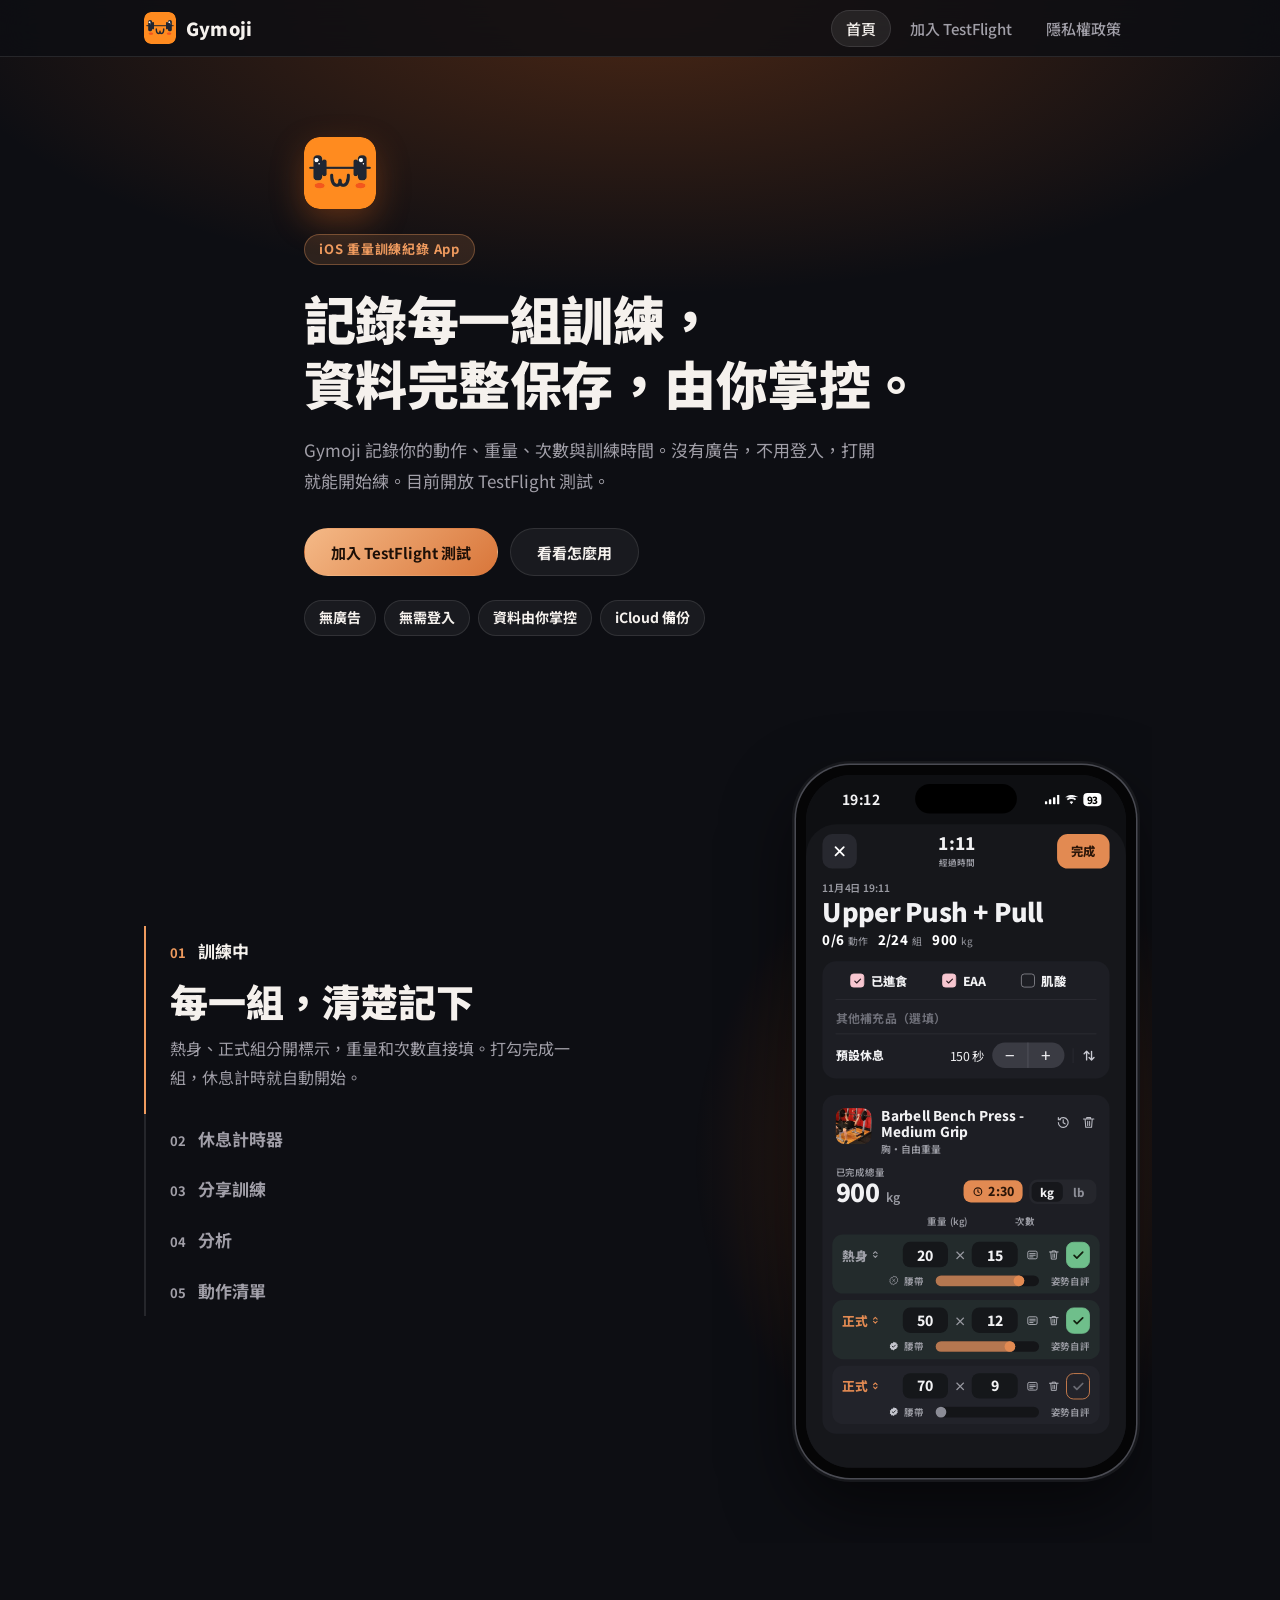
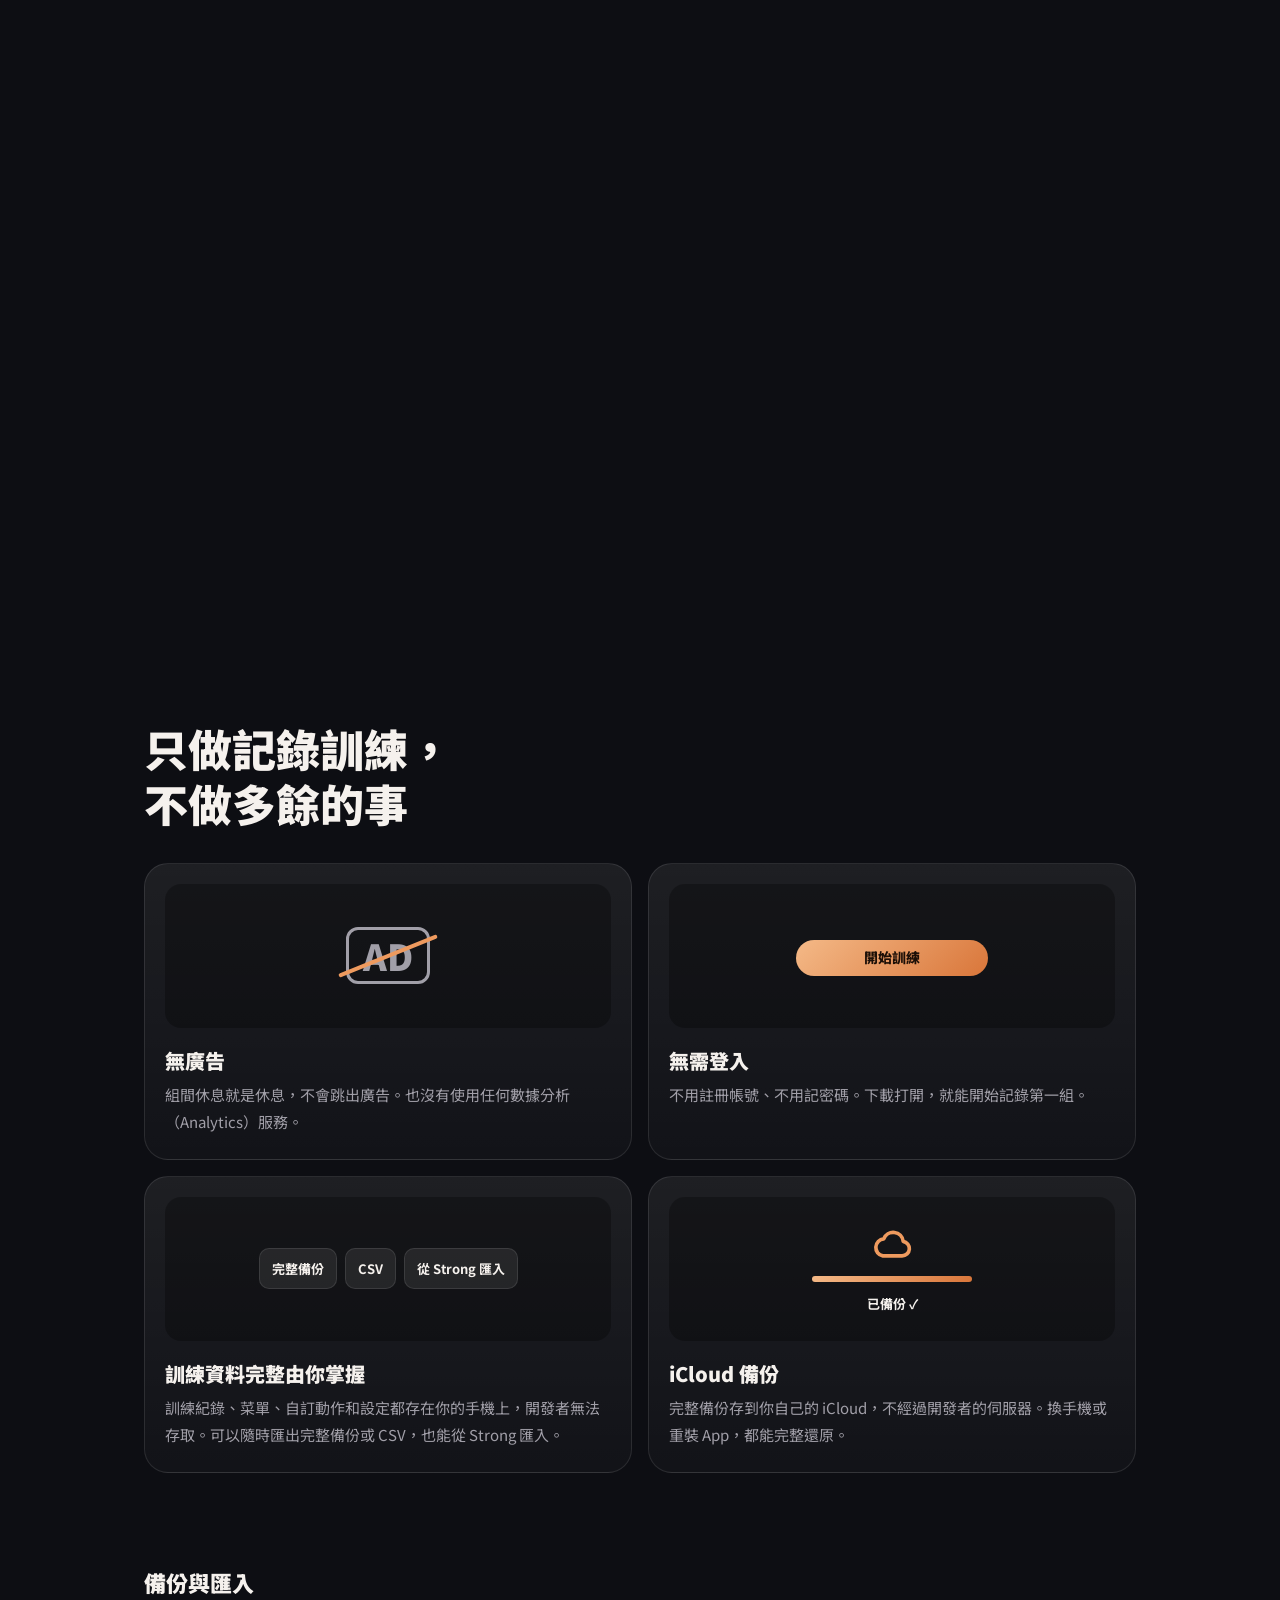
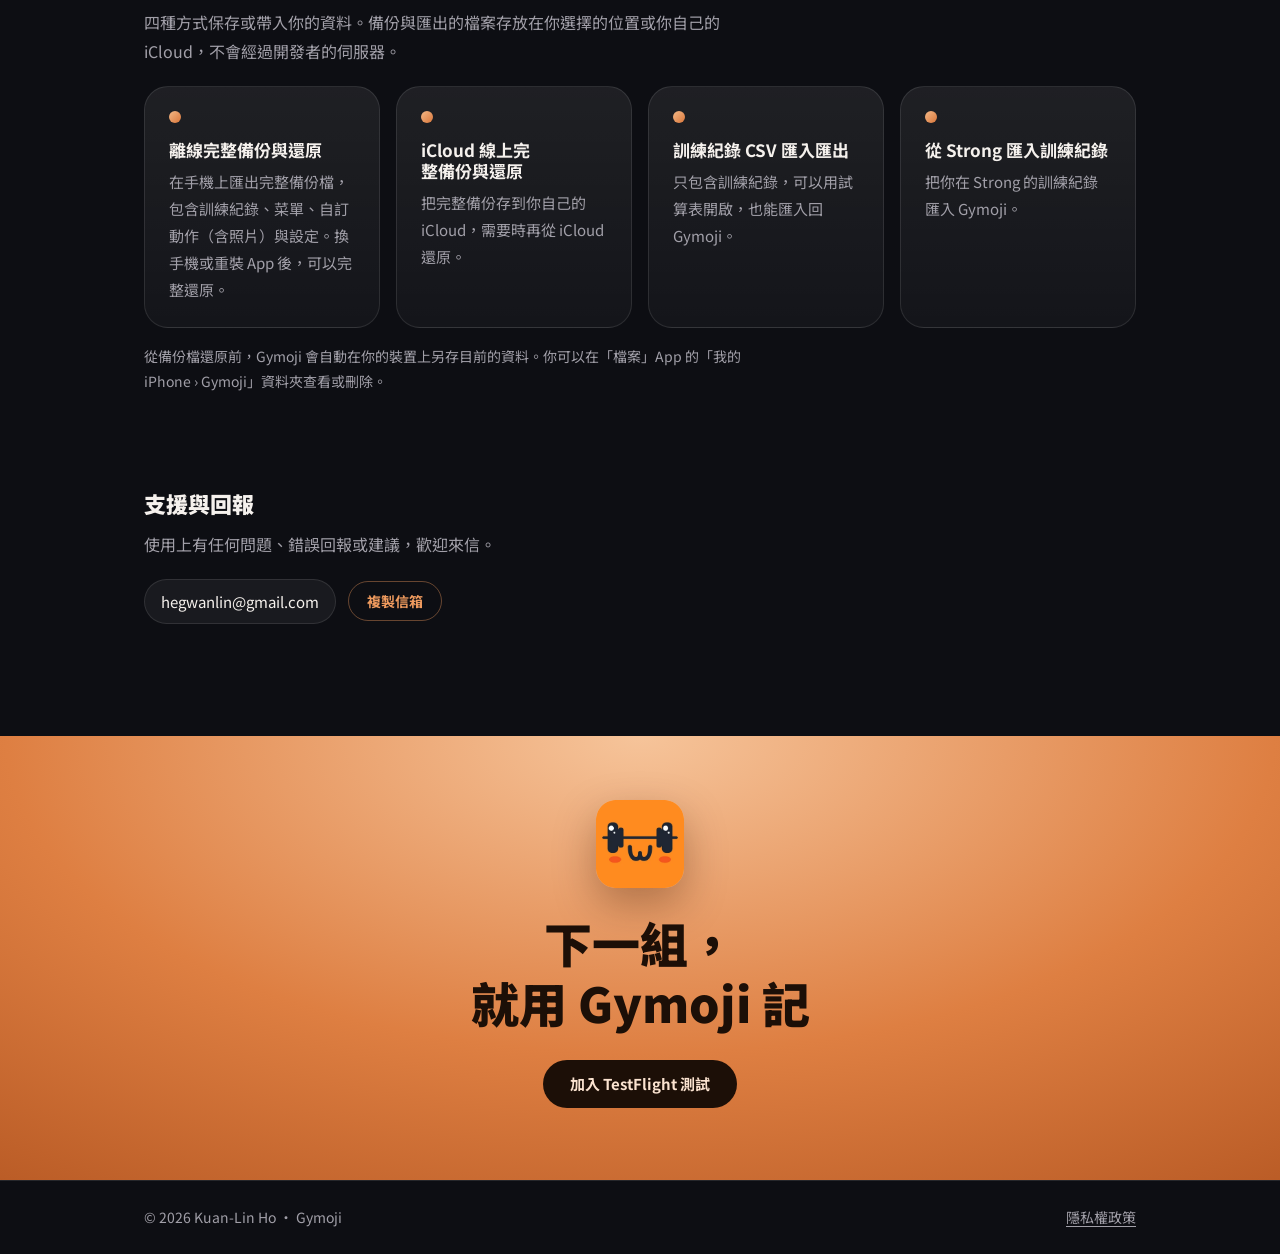
==== commit fd7a98b7: "Show tour progress as a vertical indicator beside the phone on narrow screens Co-Authored-By: Claude" ====
--- a/index.html
+++ b/index.html
@@ -21,7 +21,7 @@
 <link rel="preconnect" href="https://fonts.gstatic.com" crossorigin>
 <link rel="stylesheet" href="https://fonts.googleapis.com/css2?family=Noto+Sans+TC:wght@400;500;700;900&display=swap">
 <link rel="stylesheet" href="assets/style.css?v=2">
-<link rel="stylesheet" href="assets/home.css?v=1">
+<link rel="stylesheet" href="assets/home.css?v=2">
 </head>
 <body class="home">
 
@@ -331,6 +331,6 @@
 </footer>
 
 <script src="assets/app.js" defer></script>
-<script src="assets/home.js?v=1" defer></script>
+<script src="assets/home.js?v=2" defer></script>
 </body>
 </html>
--- a/assets/home.css
+++ b/assets/home.css
@@ -105,9 +105,18 @@
   .tour-steps .desc { max-height: none; opacity: 1; }
   .tour-steps .desc h2 { font-size: 1.5rem; margin: 0.25rem 0 0.375rem; }
   .tour-steps .desc p { margin: 0 auto; max-width: 22rem; font-size: 0.9375rem; line-height: 1.6; }
-  .tour-dots { display: flex; gap: 0.375rem; margin-top: 0.875rem; }
-  .tour-dots span { width: 0.375rem; height: 0.375rem; border-radius: 999px; background: var(--line); transition: width 0.25s, background 0.25s; }
-  .tour-dots span.on { width: 1.125rem; background: var(--accent); }
+  /* Vertical progress beside the phone, so it reads as "scroll down", not "swipe sideways" */
+  .tour-dots {
+    position: absolute;
+    left: calc(50% + var(--pw, 300px) / 2 + 14px);
+    top: 50%;
+    transform: translateY(-50%);
+    display: flex;
+    flex-direction: column;
+    gap: 0.375rem;
+  }
+  .tour-dots span { width: 0.375rem; height: 0.375rem; border-radius: 999px; background: var(--line); transition: height 0.25s, background 0.25s; }
+  .tour-dots span.on { height: 1.125rem; background: var(--accent); }
 }
 
 /* ---------- Phone frame. JS sets --pw (width), --ph (height), --bz (bezel), --s (scale) ---------- */
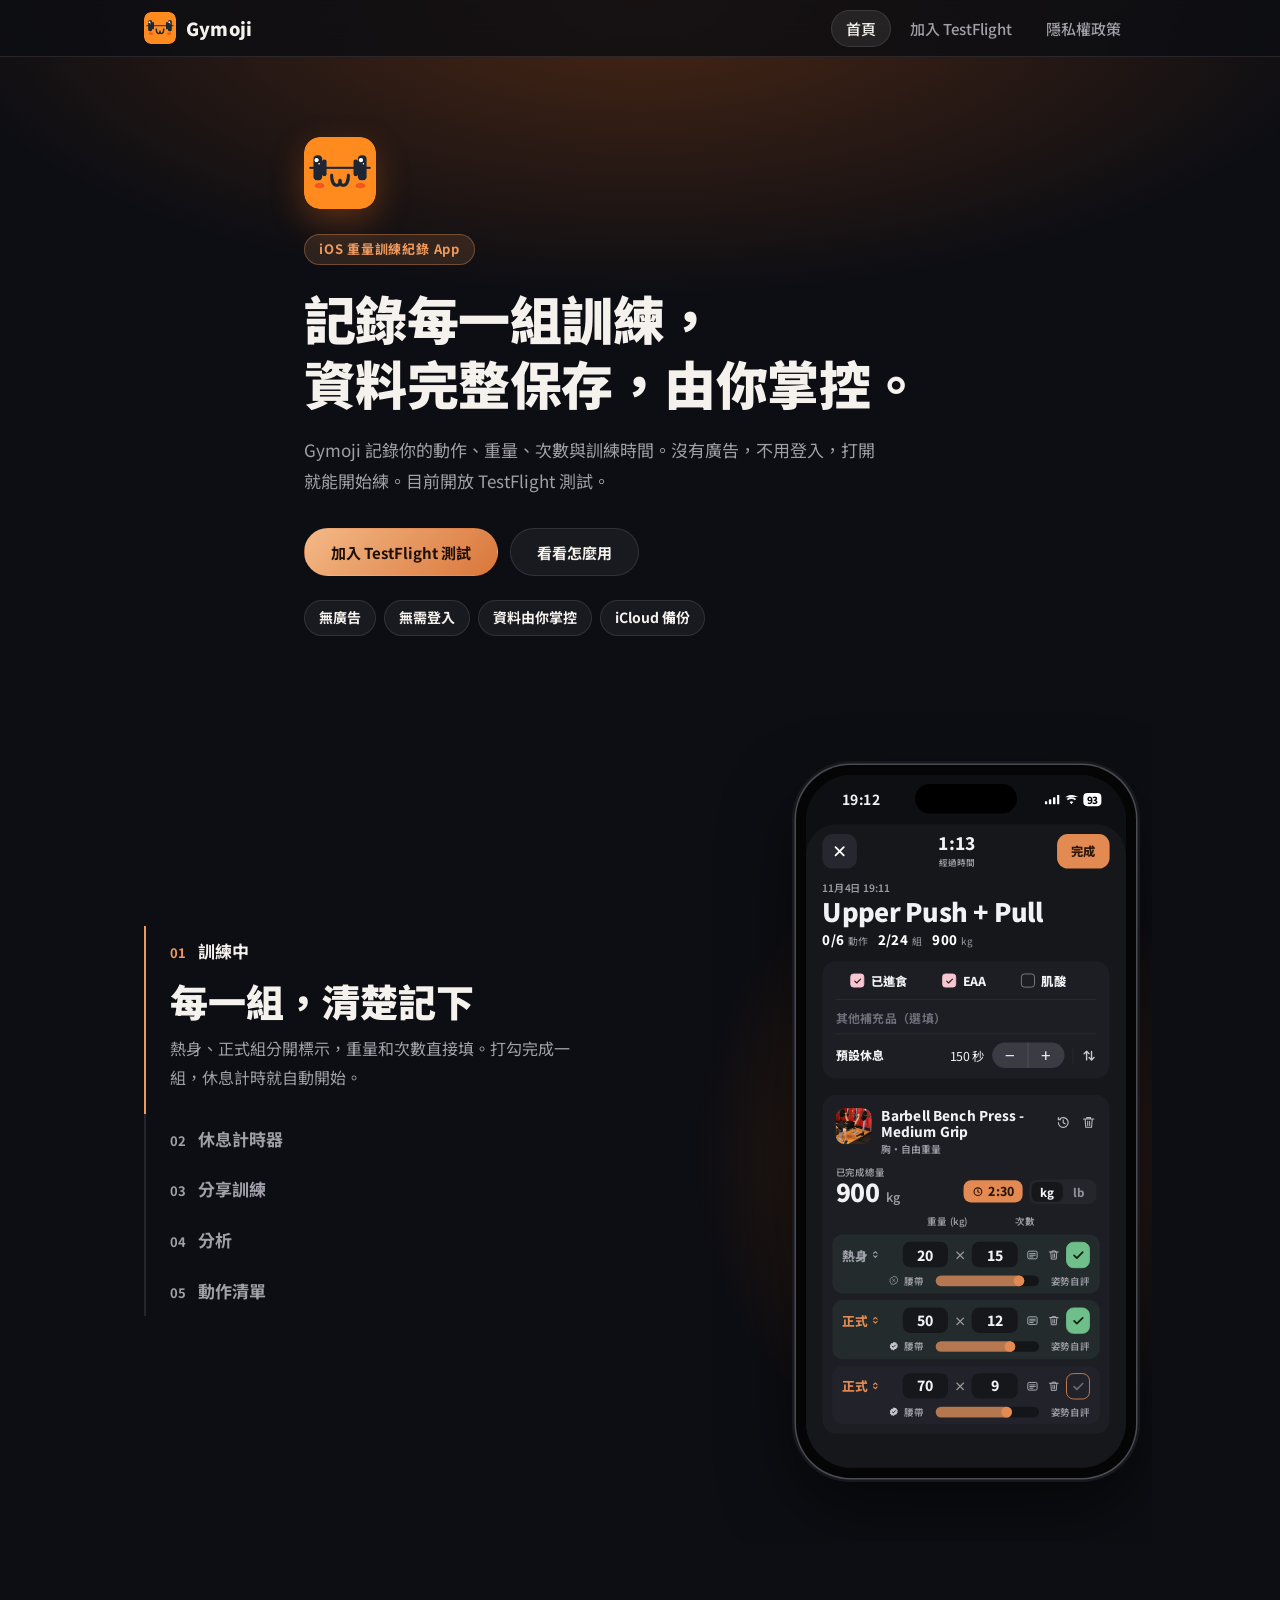
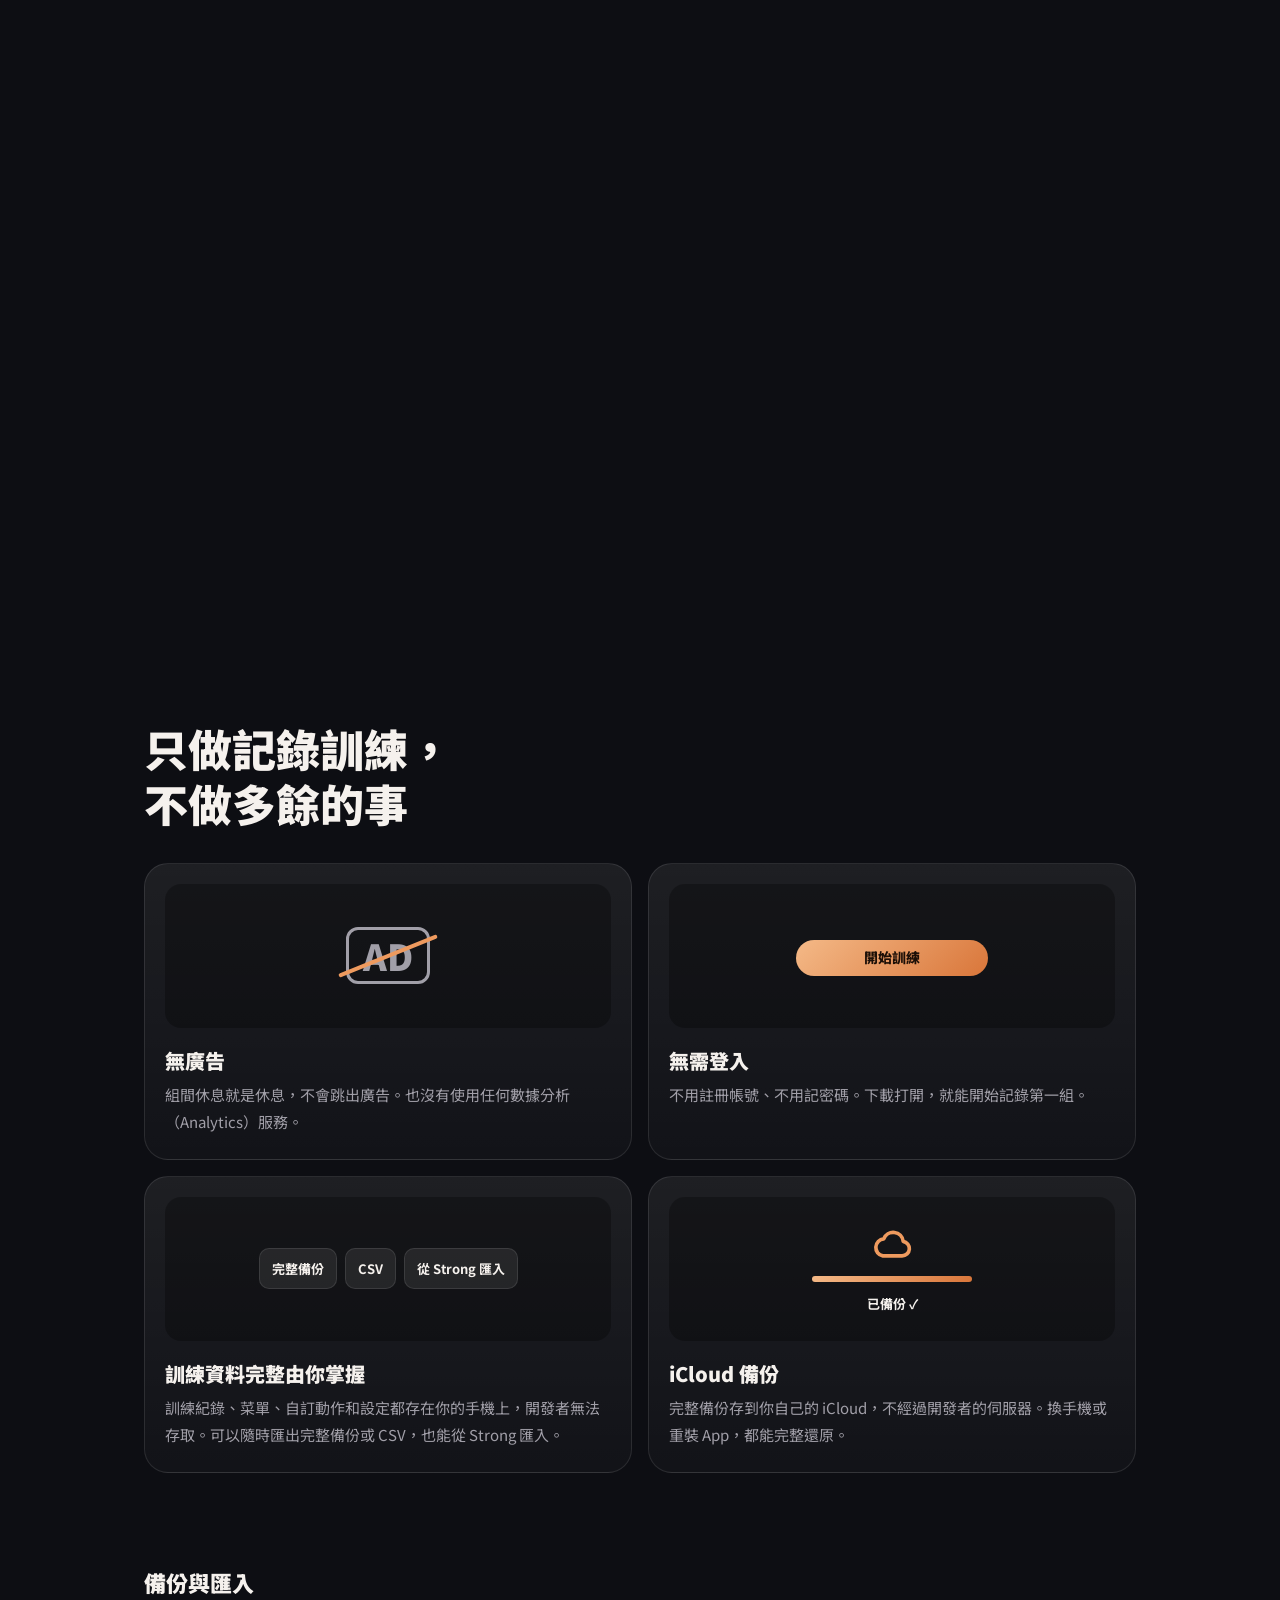
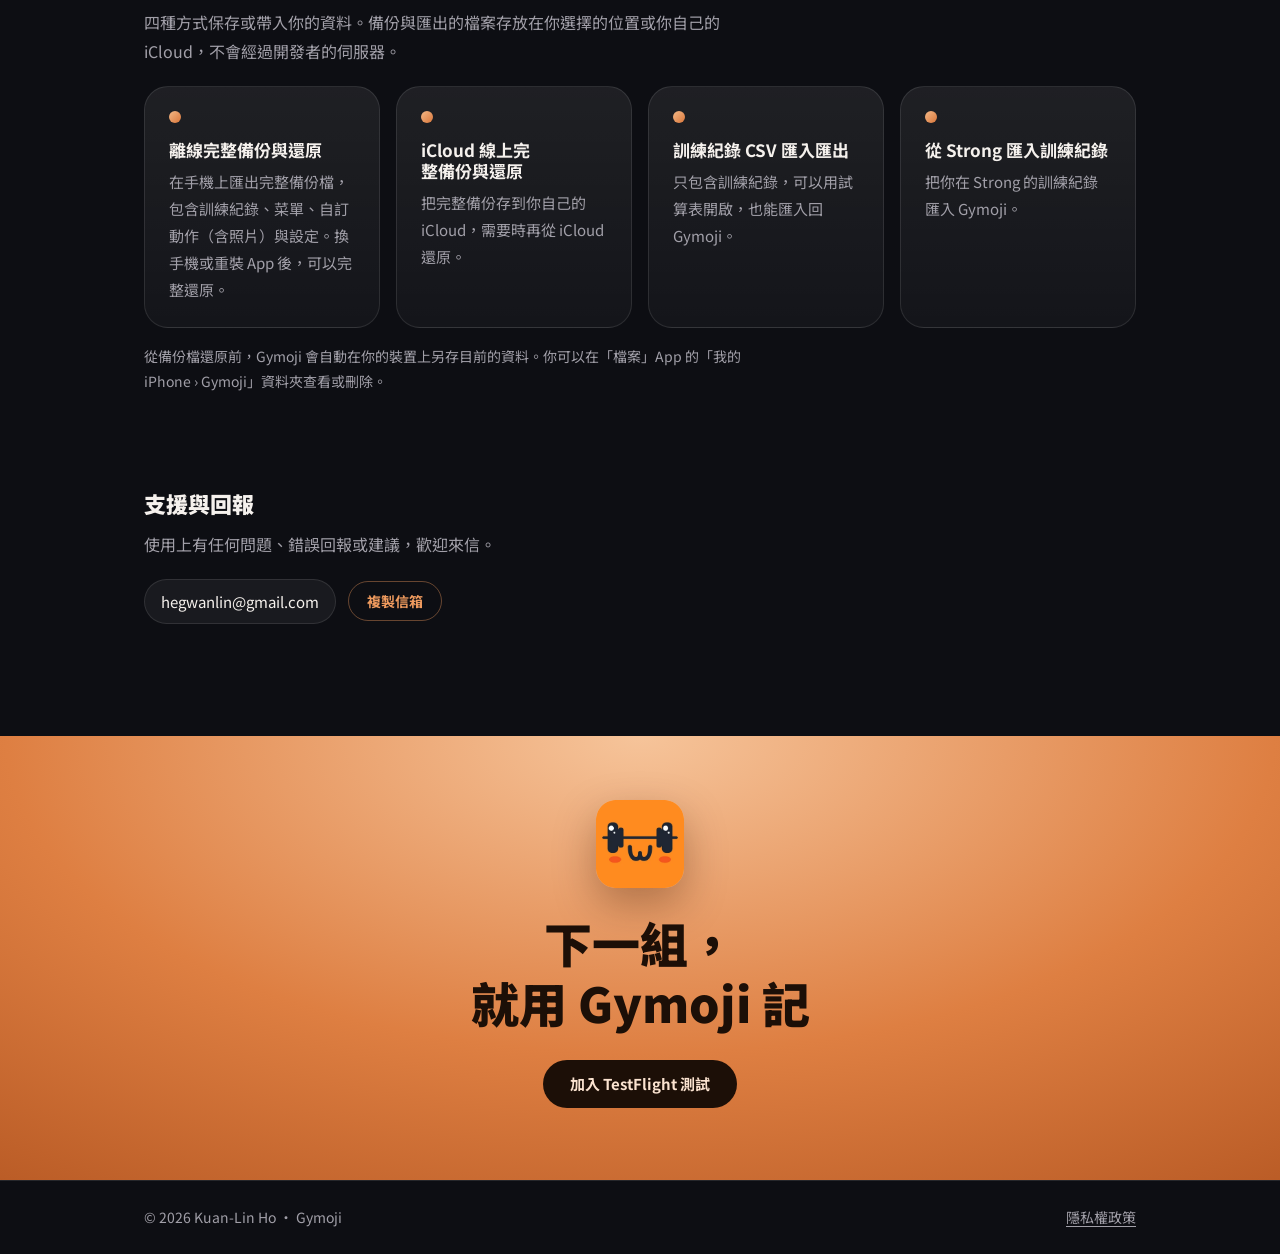
==== commit 9e8c0729: "Fix tour phone growing past the pinned stage on mobile Safari Size the phone from the stage's 100svh" ====
--- a/index.html
+++ b/index.html
@@ -21,7 +21,7 @@
 <link rel="preconnect" href="https://fonts.gstatic.com" crossorigin>
 <link rel="stylesheet" href="https://fonts.googleapis.com/css2?family=Noto+Sans+TC:wght@400;500;700;900&display=swap">
 <link rel="stylesheet" href="assets/style.css?v=2">
-<link rel="stylesheet" href="assets/home.css?v=2">
+<link rel="stylesheet" href="assets/home.css?v=3">
 </head>
 <body class="home">
 
@@ -331,6 +331,6 @@
 </footer>
 
 <script src="assets/app.js" defer></script>
-<script src="assets/home.js?v=2" defer></script>
+<script src="assets/home.js?v=3" defer></script>
 </body>
 </html>
--- a/assets/home.css
+++ b/assets/home.css
@@ -20,12 +20,15 @@
 .tour {
   --hh: 57px;
   position: relative;
+  height: calc(var(--steps) * 85vh + 100vh);
   height: calc(var(--steps) * 85svh + 100svh);
+  touch-action: pan-y;
   margin-top: clamp(2rem, 6vw, 4rem);
 }
 .tour-stage {
   position: sticky;
   top: var(--hh);
+  height: calc(100vh - var(--hh));
   height: calc(100svh - var(--hh));
   display: grid;
   grid-template-columns: minmax(0, 1fr) auto;
